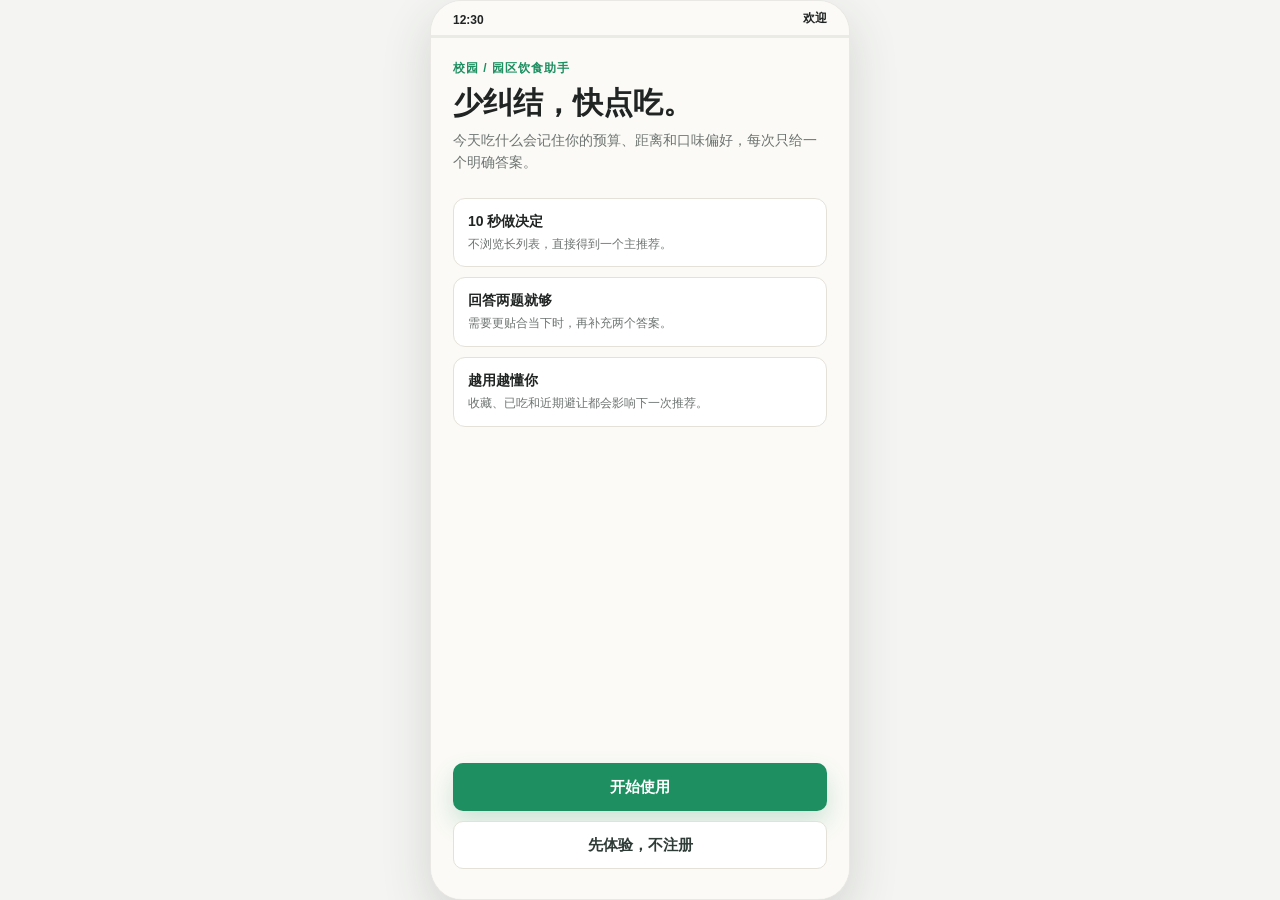
==== 3.0-参赛包/iOS原型/index.html @ 5e158d6b "feat: publish 3.0 prototype alongside 2.0" ====
<!doctype html>
<html lang="zh-CN">
<head>
  <meta charset="utf-8">
  <meta name="viewport" content="width=device-width, initial-scale=1, viewport-fit=cover">
  <title>吃什么 App - 问题翻牌决策流</title>
  <style>
    :root{--bg:#f4f5f2;--phone:#fbfaf6;--ink:#202423;--muted:#6d7471;--line:#e4e2d8;--card:#fff;--green:#1d8f61;--green-soft:#dff4e9;--red:#d64f3a;--red-soft:#ffe3dc;--blue:#286fb7;--blue-soft:#e2eefb;--shadow:0 18px 50px rgba(42,48,45,.16)}*{box-sizing:border-box}body{margin:0;min-height:100vh;display:grid;place-items:center;background:var(--bg);color:var(--ink);font-family:-apple-system,BlinkMacSystemFont,"Segoe UI","PingFang SC","Microsoft YaHei",sans-serif}button{border:0;font:inherit;color:inherit;cursor:pointer}.phone{width:min(420px,100vw);height:min(900px,100vh);min-height:720px;overflow:hidden;position:relative;border:1px solid rgba(32,36,35,.08);border-radius:32px;background:var(--phone);box-shadow:var(--shadow)}.status-bar{height:34px;display:flex;align-items:flex-end;justify-content:space-between;padding:0 22px 8px;font-size:12px;font-weight:700}.app-header{padding:12px 20px 14px;border-bottom:1px solid rgba(228,226,216,.7)}.header-row{display:flex;align-items:center;justify-content:space-between;gap:12px}.title-stack h1{margin:0;font-size:25px;line-height:1.1}.title-stack p{margin:7px 0 0;color:var(--muted);font-size:13px;line-height:1.35}.icon-button{width:40px;height:40px;flex:0 0 40px;display:grid;place-items:center;border-radius:16px;background:#eef3ee;color:var(--green);font-size:19px;font-weight:800}.main-scroll{height:calc(100% - 138px);overflow-y:auto;padding:18px 18px 96px;scroll-behavior:smooth}.main-scroll::-webkit-scrollbar,.sheet-panel::-webkit-scrollbar{width:0;height:0}.tab-page{display:none}.tab-page.active{display:block}.section{margin-bottom:18px}.section-head{display:flex;align-items:flex-start;justify-content:space-between;gap:12px;margin-bottom:10px}.section-head h2{margin:0;font-size:17px;line-height:1.2}.section-head p{margin:5px 0 0;color:var(--muted);font-size:12px;line-height:1.35}.text-button{padding:8px 10px;border-radius:12px;background:#eef3ee;color:var(--green);font-size:12px;font-weight:700;white-space:nowrap}.question-card,.panel,.favorite-item,.profile-item,.result-card{border:1px solid var(--line);border-radius:8px;background:var(--card)}.question-card{padding:15px;margin-bottom:12px}.question-title{display:flex;align-items:center;justify-content:space-between;gap:10px;margin-bottom:10px;font-size:14px;font-weight:800}.question-title small{color:var(--muted);font-size:11px;font-weight:600}.chip-row{display:flex;flex-wrap:wrap;gap:8px}.chip{min-height:34px;padding:8px 11px;border:1px solid #e6e4da;border-radius:999px;background:#faf9f3;color:#47504c;font-size:13px;font-weight:650}.chip.active{border-color:rgba(29,143,97,.45);background:var(--green-soft);color:#116642}.today-summary{padding:10px 12px;border-radius:8px;background:#eff2ec;color:#3e4944;font-size:12px;line-height:1.4}.flip-face.back{display:none}.flip-card.flipped .flip-face.front{display:none}.flip-card.flipped .flip-face.back{display:block;animation:flipIn .26s ease both}@keyframes flipIn{from{opacity:0;transform:rotateY(-18deg) translateY(6px)}to{opacity:1;transform:rotateY(0) translateY(0)}}.flip-front{min-height:282px;display:grid;place-items:center;padding:28px 18px;border:1px solid var(--line);border-radius:8px;background:linear-gradient(180deg,rgba(255,255,255,.86),rgba(255,248,232,.92)),repeating-linear-gradient(45deg,rgba(29,143,97,.07) 0 10px,transparent 10px 22px)}.mark{width:112px;height:112px;display:grid;place-items:center;margin:0 auto 18px;border:2px solid rgba(29,143,97,.28);border-radius:28px;background:#fff;color:var(--green);font-size:64px;font-weight:900;box-shadow:0 14px 26px rgba(29,143,97,.12)}.flip-copy{max-width:260px;margin:0 auto 18px;color:var(--muted);text-align:center;font-size:13px;line-height:1.45}.primary-button{width:100%;min-height:46px;border-radius:8px;background:var(--green);color:#fff;font-size:15px;font-weight:800;box-shadow:0 12px 24px rgba(29,143,97,.22)}.result-card{padding:16px;position:relative}.favorite-button{position:absolute;right:14px;top:14px;width:38px;height:38px;display:grid;place-items:center;border-radius:16px;background:var(--red-soft);color:var(--red);font-size:22px;font-weight:900}.result-title{padding-right:48px;margin-bottom:12px}.result-title h3{margin:0;font-size:24px;line-height:1.2}.result-title p,.result-title small{display:block;margin-top:6px;color:var(--muted);font-size:12px;line-height:1.35}.metric-grid{display:grid;grid-template-columns:repeat(4,minmax(0,1fr));gap:8px;margin:14px 0}.metric{min-height:58px;padding:9px 7px;border-radius:8px;background:#f5f5ef;text-align:center}.metric b{display:block;font-size:14px;line-height:1.2}.metric span{display:block;margin-top:5px;color:var(--muted);font-size:10px;line-height:1.2}.tag-list,.reason-list,.mini-actions,.filters{display:flex;flex-wrap:wrap;gap:8px}.health-tag{padding:7px 9px;border-radius:999px;background:var(--blue-soft);color:var(--blue);font-size:12px;font-weight:700}.reason{width:100%;padding:9px 10px;border-radius:8px;background:#f7f3e6;color:#5f4b15;font-size:12px;line-height:1.35}.notice{display:none;margin:10px 0 0;padding:9px 10px;border-radius:8px;background:var(--red-soft);color:#9d3828;font-size:12px;line-height:1.4}.notice.show{display:block}.subhead{margin:16px 0 8px;color:#39423e;font-size:13px;font-weight:800}.shop{width:100%;display:flex;align-items:center;justify-content:space-between;gap:12px;padding:11px 12px;border-radius:8px;background:#f6f7f1;text-align:left}.shop span:first-child{min-width:0;font-size:13px;font-weight:800}.shop small{display:block;margin-top:4px;color:var(--muted);font-size:11px;line-height:1.25}.shop span:last-child{flex:0 0 auto;color:var(--green);font-size:12px;font-weight:800}.action-row{display:grid;grid-template-columns:repeat(3,minmax(0,1fr));gap:10px;margin-top:14px}.secondary-button{min-height:42px;border-radius:8px;background:#eef3ee;color:#245443;font-size:13px;font-weight:800}.panel{padding:14px}.filters{margin-bottom:12px}.filter{min-height:32px;padding:7px 10px;border-radius:999px;background:#f0f1eb;color:#505955;font-size:12px;font-weight:750}.filter.active{background:var(--blue);color:#fff}.favorites-list,.profile-grid,.history-list{display:grid;gap:10px}.favorite-item{padding:12px}.favorite-main{display:flex;align-items:flex-start;justify-content:space-between;gap:12px}.favorite-main strong{display:block;font-size:15px;line-height:1.25}.favorite-main small{display:block;margin-top:5px;color:var(--muted);font-size:12px;line-height:1.35}.favorite-toggle{width:34px;height:34px;flex:0 0 34px;border-radius:14px;background:var(--red-soft);color:var(--red);font-size:18px;font-weight:900}.mini-actions{margin-top:10px}.mini-action{min-height:30px;padding:6px 10px;border-radius:999px;background:#f1f2ec;color:#3d4743;font-size:12px;font-weight:750}.profile-item{padding:13px;display:flex;align-items:center;justify-content:space-between;gap:12px}.profile-item span{color:var(--muted);font-size:12px}.profile-item b{max-width:170px;text-align:right;font-size:14px;line-height:1.3}.history-item,.empty,.list-item{margin:0;padding:11px 12px;border-radius:8px;background:#f4f5ef;color:#4a5550;font-size:12px;line-height:1.45}.list-item strong,.list-item small{display:block}.list-item strong{margin-bottom:6px;font-size:16px;color:var(--ink)}.list-item small{margin-top:5px;color:var(--muted);font-size:12px;line-height:1.4}.bottom-nav{position:absolute;left:14px;right:14px;bottom:14px;height:64px;display:grid;grid-template-columns:repeat(3,1fr);gap:8px;padding:8px;border:1px solid rgba(228,226,216,.86);border-radius:22px;background:rgba(255,255,252,.94);box-shadow:0 12px 30px rgba(29,33,31,.12);backdrop-filter:blur(18px)}.nav-button{border-radius:16px;background:transparent;color:var(--muted);font-size:12px;font-weight:800}.nav-button span{display:block;margin-bottom:3px;font-size:16px;line-height:1}.nav-button.active{background:var(--green);color:#fff}.sheet{position:absolute;inset:0;display:none;align-items:flex-end;background:rgba(23,28,25,.36);z-index:20}.sheet.show{display:flex}.sheet-panel{width:100%;max-height:82%;overflow-y:auto;padding:18px;border-radius:24px 24px 0 0;background:var(--phone);box-shadow:0 -18px 40px rgba(18,23,20,.18)}.sheet-head{display:flex;align-items:center;justify-content:space-between;gap:12px;margin-bottom:14px}.sheet-head h2{margin:0;font-size:18px}.close{width:36px;height:36px;border-radius:16px;background:#eff0ea;color:#515a56;font-size:22px;line-height:1}.preference-row{margin-bottom:15px}.preference-row label{display:block;margin-bottom:8px;font-size:13px;font-weight:800}.switch-line{display:flex;align-items:center;justify-content:space-between;gap:14px;padding:12px;border-radius:8px;background:#f4f5ef}.switch-line strong{display:block;font-size:14px}.switch-line small{display:block;margin-top:4px;color:var(--muted);font-size:12px;line-height:1.35}.switch{width:52px;height:30px;flex:0 0 52px;padding:3px;border-radius:999px;background:var(--green)}.switch::before{content:"";display:block;width:24px;height:24px;border-radius:999px;background:#fff;transition:transform .18s ease;box-shadow:0 2px 8px rgba(0,0,0,.16)}.switch.off{background:#c7ccc7}.switch.off::before{transform:translateX(22px)}.sheet-actions{display:grid;grid-template-columns:1fr 1fr;gap:10px;margin-top:18px}.toast{position:absolute;left:50%;bottom:92px;z-index:30;max-width:320px;padding:10px 14px;border-radius:999px;background:rgba(31,36,33,.9);color:#fff;font-size:12px;line-height:1.35;opacity:0;transform:translate(-50%,12px);pointer-events:none;transition:opacity .18s ease,transform .18s ease}.toast.show{opacity:1;transform:translate(-50%,0)}@media(max-width:520px){body{place-items:stretch}.phone{width:100vw;height:100vh;min-height:100vh;border:0;border-radius:0}.metric-grid{grid-template-columns:repeat(2,minmax(0,1fr))}}
  </style>
  <style>
    input{font:inherit;color:inherit}.location-button{max-width:260px;padding:0;background:transparent;color:var(--muted);font-size:12px;font-weight:700;overflow:hidden;text-overflow:ellipsis;white-space:nowrap}.mode-toggle{display:grid;grid-template-columns:1fr 1fr;gap:6px;margin-bottom:12px;padding:5px;border-radius:12px;background:#eceee8}.mode-button{min-height:38px;border-radius:9px;background:transparent;color:var(--muted);font-size:13px;font-weight:800}.mode-button.active{background:#fff;color:var(--green);box-shadow:0 3px 10px rgba(42,48,45,.1)}.qa-section{display:none}.qa-section.show{display:block}.decision-context{display:grid;grid-template-columns:repeat(3,minmax(0,1fr));gap:8px;margin:10px 0 0}.context-chip{min-height:62px;padding:9px;border:1px solid rgba(228,226,216,.9);border-radius:8px;background:#fff}.context-chip span{display:block;color:var(--muted);font-size:10px;font-weight:750}.context-chip b{display:block;margin-top:5px;font-size:12px;line-height:1.25}.action-row-four{grid-template-columns:repeat(2,minmax(0,1fr))}.text-link{width:100%;margin-top:12px;padding:8px;background:transparent;color:var(--green);font-size:12px;font-weight:800}.result-feedback{margin:10px 0 0;padding:10px 11px;border:1px solid rgba(40,111,183,.16);border-radius:8px;background:#eef5fb;color:#2a5b87;font-size:12px;line-height:1.45}.result-feedback strong{display:block;margin-bottom:3px;color:#1f4d78;font-size:12px}.profile-button{width:100%;text-align:left}.feedback-summary{display:grid;grid-template-columns:repeat(3,minmax(0,1fr));gap:8px;margin-top:12px}.feedback-summary div{padding:10px;border:1px solid var(--line);border-radius:8px;background:#fff;text-align:center}.feedback-summary b{display:block;font-size:17px}.feedback-summary span{display:block;margin-top:4px;color:var(--muted);font-size:10px}.sheet-copy{margin:-4px 0 14px;color:var(--muted);font-size:12px;line-height:1.45}.location-options,.admin-list{display:grid;gap:10px;margin-top:14px}.location-option,.admin-item{width:100%;padding:12px;border:1px solid var(--line);border-radius:8px;background:#fff;text-align:left;font-size:14px;font-weight:800}.location-option small,.admin-item small{display:block;margin-top:4px;color:var(--muted);font-size:11px;font-weight:500}.data-form{display:grid;gap:9px;padding:12px;border-radius:8px;background:#f1f3ed}.data-form input{width:100%;min-height:40px;padding:9px 11px;border:1px solid var(--line);border-radius:8px;background:#fff}.input-row{display:grid;grid-template-columns:1fr 1fr;gap:9px}.admin-item{display:flex;align-items:center;justify-content:space-between;gap:12px}.admin-item.off{opacity:.55}.admin-toggle{flex:0 0 auto;min-height:32px;padding:7px 10px;border-radius:999px;background:var(--green-soft);color:var(--green);font-size:12px;font-weight:800}.admin-item.off .admin-toggle{background:#eceee9;color:var(--muted)}.history-card{display:flex;align-items:center;justify-content:space-between;gap:10px}.history-card button{flex:0 0 auto;padding:7px 9px;border-radius:999px;background:#fff;color:var(--green);font-size:11px;font-weight:800}@media(max-width:360px){.decision-context,.feedback-summary{grid-template-columns:1fr}}
  </style>
  <style>
    .flip-card{height:282px;perspective:1000px;-webkit-perspective:1000px;transition:height .42s ease}
    .flip-inner{position:relative;width:100%;height:100%;transform-style:preserve-3d;-webkit-transform-style:preserve-3d;transform:rotateY(0deg);-webkit-transform:rotateY(0deg);transform-origin:center center;transition:transform .6s ease;-webkit-transition:-webkit-transform .6s ease;will-change:transform}
    .flip-face,.flip-card.flipped .flip-face.front,.flip-card.flipped .flip-face.back{position:absolute;inset:0;display:block;backface-visibility:hidden;-webkit-backface-visibility:hidden;-webkit-font-smoothing:antialiased}
    .flip-face.front{z-index:2;transform:rotateY(0deg);-webkit-transform:rotateY(0deg)}
    .flip-face.back{z-index:1;animation:none;transform:rotateY(180deg);-webkit-transform:rotateY(180deg)}
    .flip-card.flipped .flip-inner{transform:rotateY(180deg);-webkit-transform:rotateY(180deg)}
    .flip-card.flipped .flip-face.back{animation:none}
    .flip-front{height:100%}
    .flip-face.back .result-card{min-height:100%}
    .flip-card.is-flipping{pointer-events:none}
    .flip-card.is-flipping .flip-inner{filter:drop-shadow(0 18px 24px rgba(29,143,97,.14))}
    .flip-card.is-flipping .mark{transform:scale(.96);transition:transform .3s ease}
    button:disabled{cursor:wait;opacity:.68}
    @media(prefers-reduced-motion:reduce){.flip-card{transition:none}.flip-inner{transition-duration:.01ms}.flip-card.is-flipping .mark{transition:none}}
  </style>
  <style>
    .auth-flow{position:absolute;inset:0;z-index:50;display:none;flex-direction:column;background:var(--phone);color:var(--ink)}
    .auth-flow.show{display:flex}.auth-status{height:34px;display:flex;align-items:flex-end;justify-content:space-between;padding:0 22px 8px;font-size:12px;font-weight:700}.auth-progress-wrap{height:3px;background:#e9ebe5}.auth-progress{height:100%;width:0;background:var(--green);transition:width .28s ease}.auth-scroll{flex:1;overflow-y:auto;padding:22px 22px 30px}.auth-screen{display:none;min-height:100%;flex-direction:column}.auth-screen.active{display:flex;animation:authIn .24s ease both}@keyframes authIn{from{opacity:0;transform:translateX(10px)}to{opacity:1;transform:translateX(0)}}
    .auth-back{align-self:flex-start;margin:-4px 0 18px;padding:7px 0;background:transparent;color:var(--green);font-size:13px;font-weight:800}.auth-kicker{margin:0 0 9px;color:var(--green);font-size:12px;font-weight:850;letter-spacing:.08em}.auth-title{margin:0;font-size:30px;line-height:1.14}.auth-copy{margin:10px 0 0;color:var(--muted);font-size:14px;line-height:1.55}.auth-spacer{flex:1;min-height:28px}.auth-feature-list,.auth-option-list,.guide-list{display:grid;gap:10px;margin:24px 0}.auth-feature,.guide-item{padding:14px;border:1px solid var(--line);border-radius:12px;background:#fff}.auth-feature strong,.guide-item strong{display:block;font-size:14px}.auth-feature small,.guide-item small{display:block;margin-top:5px;color:var(--muted);font-size:12px;line-height:1.4}.auth-actions{display:grid;gap:10px;margin-top:22px}.auth-primary,.auth-secondary{width:100%;min-height:48px;border-radius:10px;font-size:15px;font-weight:850}.auth-primary{background:var(--green);color:#fff;box-shadow:0 12px 24px rgba(29,143,97,.2)}.auth-secondary{border:1px solid var(--line);background:#fff;color:#2f3b36}.auth-text-button{padding:8px;background:transparent;color:var(--green);font-size:13px;font-weight:750}.auth-option{width:100%;padding:16px;border:1px solid var(--line);border-radius:12px;background:#fff;text-align:left}.auth-option strong{display:block;font-size:15px}.auth-option small{display:block;margin-top:5px;color:var(--muted);font-size:12px;line-height:1.4}.auth-option:focus-visible,.auth-option:hover{border-color:rgba(29,143,97,.55);box-shadow:0 0 0 3px rgba(29,143,97,.08)}
    .auth-form{display:grid;gap:16px;margin-top:26px}.auth-field label{display:block;margin-bottom:7px;font-size:13px;font-weight:800}.auth-field input,.auth-field select{width:100%;min-height:46px;padding:11px 12px;border:1px solid var(--line);border-radius:10px;background:#fff;font:inherit;outline:none}.auth-field input:focus,.auth-field select:focus{border-color:var(--green);box-shadow:0 0 0 3px rgba(29,143,97,.09)}.phone-field{display:grid;grid-template-columns:70px 1fr}.phone-prefix{display:grid;place-items:center;border:1px solid var(--line);border-right:0;border-radius:10px 0 0 10px;background:#f3f4ef;color:#505955;font-size:14px;font-weight:750}.phone-field input{border-radius:0 10px 10px 0}.agreement-line{display:flex;align-items:flex-start;gap:9px;color:#535c58;font-size:12px;line-height:1.45}.agreement-line input{width:18px;height:18px;flex:0 0 18px;margin-top:1px;accent-color:var(--green)}.legal-link{display:inline;padding:0;background:transparent;color:var(--green);font:inherit;font-weight:850;vertical-align:baseline}.field-error{min-height:18px;margin:6px 0 0;color:var(--red);font-size:12px;line-height:1.4}.code-input{text-align:center;font-size:26px!important;font-weight:850;letter-spacing:.34em;font-variant-numeric:tabular-nums}.code-hint{padding:11px 12px;border-radius:10px;background:var(--green-soft);color:#1b694a;font-size:12px;line-height:1.45}.success-panel{margin-top:28px;padding:22px;border:1px solid rgba(29,143,97,.22);border-radius:16px;background:linear-gradient(160deg,#fff,#eaf7f0);text-align:center}.success-panel strong{display:block;font-size:22px}.success-panel p{margin:8px 0 0;color:var(--muted);font-size:13px;line-height:1.5}
    .avatar-field{display:flex;align-items:center;gap:12px}.avatar-preview{display:none;width:64px;height:64px;flex:0 0 64px;border-radius:50%;object-fit:cover;border:2px solid var(--green-soft)}.avatar-preview.show{display:block}.avatar-upload{display:inline-flex;align-items:center;justify-content:center;min-height:40px;padding:9px 12px;border:1px solid var(--line);border-radius:10px;background:#fff;color:var(--green);font-size:13px;font-weight:800;cursor:pointer}.avatar-upload input{position:absolute;width:1px;height:1px;opacity:0}.auth-segments,.interest-grid{display:flex;flex-wrap:wrap;gap:8px}.auth-segment,.interest-chip{min-height:36px;padding:8px 12px;border:1px solid var(--line);border-radius:999px;background:#fff;color:#4b5651;font-size:13px;font-weight:750}.auth-segment.active,.interest-chip.active{border-color:rgba(29,143,97,.4);background:var(--green-soft);color:#116642}.interest-summary{margin-top:16px;padding:14px;border-radius:12px;background:#f1f3ed;color:#4b5651}.interest-summary strong{display:block;font-size:13px}.interest-summary small{display:block;margin-top:4px;color:var(--muted);font-size:12px;line-height:1.45}.interest-summary ul{margin:10px 0 0;padding-left:18px;font-size:12px;line-height:1.55}.interest-summary li+li{margin-top:4px}.profile-summary{margin-top:16px;padding:12px;border-radius:10px;background:#f1f3ed;color:#4b5651;font-size:12px;line-height:1.5}.auth-toast{position:absolute;left:50%;bottom:24px;z-index:60;max-width:320px;padding:10px 14px;border-radius:999px;background:rgba(31,36,33,.92);color:#fff;font-size:12px;opacity:0;transform:translate(-50%,10px);pointer-events:none;transition:opacity .18s ease,transform .18s ease}.auth-toast.show{opacity:1;transform:translate(-50%,0)}
    @media(prefers-reduced-motion:reduce){.auth-screen.active{animation:none}.auth-progress,.auth-toast{transition:none}}
  </style>
</head>
<body>
  <main class="phone" aria-label="吃什么 App 原型">
    <section class="auth-flow" id="authFlow" aria-label="注册与新手引导">
      <div class="auth-status"><span>12:30</span><span id="authStepLabel">欢迎</span></div><div class="auth-progress-wrap"><div class="auth-progress" id="authProgress"></div></div>
      <div class="auth-scroll">
        <section class="auth-screen active" data-auth-step="welcome"><p class="auth-kicker">校园 / 园区饮食助手</p><h1 class="auth-title">少纠结，快点吃。</h1><p class="auth-copy">今天吃什么会记住你的预算、距离和口味偏好，每次只给一个明确答案。</p><div class="auth-feature-list"><div class="auth-feature"><strong>10 秒做决定</strong><small>不浏览长列表，直接得到一个主推荐。</small></div><div class="auth-feature"><strong>回答两题就够</strong><small>需要更贴合当下时，再补充两个答案。</small></div><div class="auth-feature"><strong>越用越懂你</strong><small>收藏、已吃和近期避让都会影响下一次推荐。</small></div></div><div class="auth-spacer"></div><div class="auth-actions"><button class="auth-primary" id="authStartButton">开始使用</button><button class="auth-secondary" id="authGuestButton">先体验，不注册</button></div></section>
        <section class="auth-screen" data-auth-step="method"><button class="auth-back" data-auth-back="welcome">返回</button><p class="auth-kicker">创建账号</p><h2 class="auth-title">选择注册方式</h2><p class="auth-copy">手机号流程会完整演示协议、验证码和资料设置；也可以先体验推荐，再补账号。</p><div class="auth-option-list"><button class="auth-option" data-auth-method="phone"><strong>手机号注册</strong><small>短信验证码验证，适合完整参赛演示。</small></button><button class="auth-option" data-auth-method="apple"><strong>使用 Apple ID 注册</strong><small>原型快捷分支，不调用真实 Apple 服务。</small></button><button class="auth-option" data-auth-method="guest"><strong>游客先体验</strong><small>先设置兴趣偏好并进入首页，账号资料可以稍后补齐。</small></button></div></section>
        <section class="auth-screen" data-auth-step="phone"><button class="auth-back" data-auth-back="method">返回</button><p class="auth-kicker">手机号注册</p><h2 class="auth-title">输入手机号</h2><p class="auth-copy">验证码仅用于本地原型演示，不会发送真实短信。</p><div class="auth-form"><div class="auth-field"><label for="authPhone">手机号</label><div class="phone-field"><span class="phone-prefix">+86</span><input id="authPhone" type="tel" inputmode="numeric" autocomplete="tel" maxlength="11" placeholder="请输入 11 位手机号"></div><p class="field-error" id="authPhoneError"></p></div><label class="agreement-line"><input id="authAgreement" type="checkbox"><span>我已阅读并同意<button class="legal-link" type="button" data-auth-legal="用户协议">《用户协议》</button>和<button class="legal-link" type="button" data-auth-legal="隐私政策">《隐私政策》</button></span></label><button class="auth-primary" id="authGetCodeButton" disabled>获取验证码</button></div></section>
        <section class="auth-screen" data-auth-step="code"><button class="auth-back" data-auth-back="phone">返回</button><p class="auth-kicker">安全验证</p><h2 class="auth-title">输入验证码</h2><p class="auth-copy" id="authCodePhone">验证码已发送。</p><div class="auth-form"><div class="auth-field"><label for="authCode">6 位验证码</label><input class="code-input" id="authCode" inputmode="numeric" autocomplete="one-time-code" maxlength="6" placeholder="000000"><p class="field-error" id="authCodeError"></p></div><div class="code-hint">演示验证码：<strong>246810</strong></div><button class="auth-primary" id="authVerifyButton">验证并注册</button><button class="auth-text-button" id="authResendButton" disabled>30 秒后可重新获取</button></div></section>
        <section class="auth-screen" data-auth-step="success"><p class="auth-kicker">账号已创建</p><div class="success-panel"><strong>注册成功</strong><p id="authSuccessCopy">现在完善资料，推荐会更贴合你的日常习惯。</p></div><div class="auth-spacer"></div><div class="auth-actions"><button class="auth-primary" id="authProfileButton">完善个人资料</button><button class="auth-secondary" id="authSkipProfileFromSuccessButton">稍后完善，先设置偏好</button></div></section>
        <section class="auth-screen" data-auth-step="profile"><button class="auth-back" data-auth-back="success">返回</button><p class="auth-kicker">完善资料</p><h2 class="auth-title">让推荐更像你</h2><p class="auth-copy">除昵称外均可稍后设置；密码只做长度校验，原型不会保存明文。</p><div class="auth-form"><div class="auth-field"><label>头像</label><div class="avatar-field"><img class="avatar-preview" id="authAvatarPreview" alt="头像预览"><label class="avatar-upload">选择头像<input id="authAvatar" type="file" accept="image/png,image/jpeg,image/webp"></label></div></div><div class="auth-field"><label for="authNickname">昵称</label><input id="authNickname" maxlength="16" placeholder="例如：小吃探索员"></div><div class="auth-field"><label for="authPassword">密码</label><input id="authPassword" type="password" autocomplete="new-password" maxlength="24" placeholder="至少 6 位，可稍后设置"></div><div class="auth-field"><label>性别</label><div class="auth-segments"><button class="auth-segment active" data-auth-gender="保密">保密</button><button class="auth-segment" data-auth-gender="女">女</button><button class="auth-segment" data-auth-gender="男">男</button><button class="auth-segment" data-auth-gender="其他">其他</button></div></div><div class="auth-field"><label for="authBirthday">生日</label><input id="authBirthday" type="date"></div><p class="field-error" id="authProfileError"></p><button class="auth-primary" id="authSaveProfileButton">保存并继续</button><button class="auth-text-button" id="authSkipProfileButton">稍后完善</button></div></section>
        <section class="auth-screen" data-auth-step="interests"><button class="auth-back" data-auth-back="profile">返回</button><p class="auth-kicker">兴趣偏好</p><h2 class="auth-title">平时更在意什么？</h2><p class="auth-copy">可多选，系统会把这些偏好转成默认推荐条件。以后仍可在“我的”里继续修改。</p><div class="interest-grid" id="authInterestGrid"><button class="interest-chip" data-interest="fast">出餐快</button><button class="interest-chip" data-interest="near">少走路</button><button class="interest-chip" data-interest="budget">20 元内</button><button class="interest-chip" data-interest="light">少油轻食</button><button class="interest-chip" data-interest="spicy">喜欢吃辣</button><button class="interest-chip" data-interest="noodles">粉面爱好者</button></div><div class="interest-summary" id="authInterestSummary"><strong>还没选兴趣</strong><small>如果先跳过，系统会使用通用默认条件。</small><ul id="authInterestPreview"><li>默认推荐会按预算、距离和营业状态给出结果。</li></ul></div><div class="auth-spacer"></div><div class="auth-actions"><button class="auth-primary" id="authSaveInterestsButton">保存偏好</button><button class="auth-text-button" id="authSkipInterestsButton">暂不设置</button></div></section>
        <section class="auth-screen" data-auth-step="guide"><p class="auth-kicker">新手引导</p><h2 class="auth-title" id="authGuideTitle">准备好了</h2><p class="auth-copy">进入首页后，默认使用一键推荐；需要更准确时再切换到“两题模式”。</p><div class="guide-list"><div class="guide-item"><strong>第一步：确认长期偏好</strong><small>预算、距离、辣度和出餐速度都可以随时修改。</small></div><div class="guide-item"><strong>第二步：点击“帮我决定”</strong><small>翻牌后得到一个主推荐和两个备选。</small></div><div class="guide-item"><strong>第三步：留下反馈</strong><small>收藏、已吃或近期不推荐，都会帮助下一次判断。</small></div></div><div class="auth-spacer"></div><div class="auth-actions"><button class="auth-primary" id="authEnterHomeButton">进入首页</button></div></section>
      </div><div class="auth-toast" id="authToast"></div>
    </section>
    <div class="status-bar"><span>12:30</span><button class="location-button" id="locationButton">长沙师范学院安沙校区</button></div>
    <header class="app-header"><div class="header-row"><div class="title-stack"><h1>今天吃什么</h1><p>少看、快选，10 秒得到一个有理由的选择。</p></div><button class="text-button" id="openPrefsButton">偏好</button></div></header>
    <div class="main-scroll" id="mainScroll">
      <section class="tab-page active" data-page="eat">
        <section class="section" aria-label="推荐方式">
          <div class="section-head"><div><h2>现在就决定</h2><p>一键模式使用时间、位置和长期偏好；两题模式再结合当下需求。</p></div><button class="text-button" id="resetButton">重置</button></div>
          <div class="mode-toggle" role="group" aria-label="推荐方式"><button class="mode-button active" data-mode="quick">一键推荐</button><button class="mode-button" data-mode="questions">回答两题</button></div>
          <div class="qa-section" id="questionModePanel">
            <article class="question-card"><div class="question-title">这顿更看重什么 <small>问题 1/2</small></div><div class="chip-row" data-group="need"><button class="chip" data-value="fast">赶时间</button><button class="chip" data-value="filling">想吃饱</button><button class="chip" data-value="nearby">不想走远</button><button class="chip" data-value="treat">奖励自己</button></div></article>
            <article class="question-card"><div class="question-title">想吃什么方向 <small>问题 2/2</small></div><div class="chip-row" data-group="type"><button class="chip" data-value="random">随便</button><button class="chip" data-value="noodles">粉面</button><button class="chip" data-value="rice">米饭</button><button class="chip" data-value="snack">小吃</button><button class="chip" data-value="light">轻食</button><button class="chip" data-value="midnight">夜宵</button></div></article>
          </div>
          <div class="today-summary" id="todaySummary"></div><div class="decision-context" id="decisionContext"></div>
        </section>
        <section class="section" aria-label="翻牌推荐"><div class="section-head"><div><h2>给我一个答案</h2><p>系统会给出一个主推荐、两个备选和清晰的推荐理由。</p></div></div><div class="flip-card" id="flipCard"><div class="flip-inner"><div class="flip-face front"><div class="flip-front"><div><div class="mark">?</div><p class="flip-copy" id="flipCopy">按当前位置、用餐时间和长期偏好，直接给出一个附近可去的选择。</p><button class="primary-button" id="startFlipButton">帮我决定</button></div></div></div><div class="flip-face back"><article class="result-card" id="resultCard"><button class="favorite-button" id="favoriteButton" aria-label="收藏推荐">♡</button><div class="result-title"><h3 id="resultName">等待推荐</h3><p id="resultSummary"></p><small id="resultHours"></small></div><div class="metric-grid"><div class="metric"><b id="price">--</b><span>人均</span></div><div class="metric"><b id="distance">--</b><span>距离</span></div><div class="metric"><b id="spiceValue">--</b><span>辣度</span></div><div class="metric"><b id="speed">--</b><span>出餐</span></div></div><div class="subhead">为什么推荐</div><div class="reason-list" id="reasons"></div><p class="notice" id="notice"></p><div class="result-feedback" id="resultFeedback"><strong>本次反馈</strong><span>还没有记录反馈。</span></div><div class="action-row action-row-four"><button class="secondary-button" id="againButton">换一个</button><button class="secondary-button" id="skipButton">近期不推荐</button><button class="secondary-button" id="ateButton">已吃</button><button class="primary-button" id="goButton">去这里</button></div><div class="subhead">健康标签</div><div class="tag-list" id="healthTags"></div><div class="subhead">两个备选</div><div id="alternatives"></div><button class="text-link" id="detailButton">查看餐厅详情</button></article></div></div></div></section>
      </section>
      <section class="tab-page" data-page="favorites"><section class="section"><div class="section-head"><div><h2>收藏</h2><p>收藏的餐厅和菜品可筛选、取消、查看详情，也能找相似推荐。</p></div></div><div class="panel"><div class="filters" aria-label="收藏筛选"><button class="filter active" data-favorite-filter="all">全部</button><button class="filter" data-favorite-filter="near">1km 内</button><button class="filter" data-favorite-filter="under20">20 元内</button><button class="filter" data-favorite-filter="noodles">粉面</button><button class="filter" data-favorite-filter="light">轻食</button></div><div class="favorites-list" id="favoritesList"></div></div></section></section>
      <section class="tab-page" data-page="mine">
        <section class="section"><div class="section-head"><div><h2>我的</h2><p>管理账号、位置和长期偏好，让推荐越用越顺手。</p></div><button class="text-button" id="minePrefsButton">编辑偏好</button></div><div class="profile-grid"><div class="profile-item"><span>账号</span><b id="mineAccount">游客</b></div><button class="profile-item profile-button" id="editInterestsButton"><span>兴趣</span><b id="mineInterests">暂未设置</b></button><button class="profile-item profile-button" id="mineLocationButton"><span>当前区域</span><b id="mineLocation"></b></button><div class="profile-item"><span>默认预算</span><b id="mineBudget"></b></div><div class="profile-item"><span>默认距离</span><b id="mineDistance"></b></div><div class="profile-item"><span>饮食偏好</span><b id="mineTaste"></b></div><button class="profile-item profile-button" id="manageDataButton"><span>餐饮数据</span><b id="mineDataCount"></b></button></div><div class="feedback-summary" id="feedbackSummary"></div><button class="secondary-button" id="restartOnboardingButton" style="width:100%;margin-top:12px">重新体验注册与引导</button></section>
        <section class="section"><div class="section-head"><div><h2>历史记录</h2><p>保留最近推荐和实际选择，可以直接再次推荐。</p></div></div><div class="panel"><div class="history-list" id="historyList"></div><button class="secondary-button" id="jumpFavoritesButton" style="width:100%;margin-top:12px">查看收藏</button></div></section>
      </section>
    </div>
    <nav class="bottom-nav" aria-label="底部导航"><button class="nav-button active" data-tab="eat"><span>?</span>吃饭</button><button class="nav-button" data-tab="favorites"><span>♥</span>收藏</button><button class="nav-button" data-tab="mine"><span>◎</span>我的</button></nav>
    <section class="sheet" id="prefsSheet" aria-label="长期偏好"><div class="sheet-panel"><div class="sheet-head"><h2>长期偏好</h2><button class="close" data-close="prefsSheet" aria-label="关闭">×</button></div><div class="preference-row"><label>默认预算</label><div class="chip-row" data-group="budget"><button class="chip" data-value="all">不限预算</button><button class="chip" data-value="under10">10 元内</button><button class="chip" data-value="under20">20 元内</button><button class="chip" data-value="under30">30 元内</button><button class="chip" data-value="over30">30 元以上</button></div></div><div class="preference-row"><label>默认距离</label><div class="chip-row" data-group="distance"><button class="chip" data-value="all">不限距离</button><button class="chip" data-value="near">0.5km 内</button><button class="chip" data-value="walkable">1km 内</button><button class="chip" data-value="town">2km 内</button></div></div><div class="preference-row"><label>饮食方向</label><div class="chip-row" data-group="diet"><button class="chip" data-value="all">不限</button><button class="chip" data-value="light">少油轻食</button><button class="chip" data-value="vegetarian">素食友好</button></div></div><div class="preference-row"><label>用餐方式</label><div class="chip-row" data-group="mealMode"><button class="chip" data-value="dinein">堂食</button><button class="chip" data-value="takeout">打包</button><button class="chip" data-value="any">都可以</button></div></div><div class="preference-row"><label>出餐速度</label><div class="chip-row" data-group="speedPreference"><button class="chip" data-value="all">不限</button><button class="chip" data-value="fast">优先快出餐</button></div></div><div class="switch-line"><div><strong>避开重辣</strong><small>默认过滤偏辣餐厅，减少不符合忌口的结果。</small></div><button class="switch" id="spiceSwitch" aria-label="切换避开重辣"></button></div><div class="sheet-actions"><button class="secondary-button" id="prefsCancelButton">取消</button><button class="primary-button" id="prefsSaveButton">保存偏好</button></div></div></section>
    <section class="sheet" id="detailSheet" aria-label="推荐详情"><div class="sheet-panel"><div class="sheet-head"><h2>餐厅详情</h2><button class="close" data-close="detailSheet" aria-label="关闭">×</button></div><div id="detailContent"></div></div></section><section class="sheet" id="routeSheet" aria-label="步行路线"><div class="sheet-panel"><div class="sheet-head"><h2>步行路线</h2><button class="close" data-close="routeSheet" aria-label="关闭">×</button></div><div id="routeContent"></div></div></section>
    <section class="sheet" id="locationSheet" aria-label="选择位置"><div class="sheet-panel"><div class="sheet-head"><h2>选择校园位置</h2><button class="close" data-close="locationSheet" aria-label="关闭">×</button></div><p class="sheet-copy">定位不可用时仍可手动选择区域，不会阻断推荐。</p><button class="primary-button" id="systemLocationButton">使用系统定位</button><div class="location-options"><button class="location-option" data-location="campus">安沙校区中心<small>默认样本位置</small></button><button class="location-option" data-location="canteen">北校区食堂<small>适合校内就餐</small></button><button class="location-option" data-location="dorm">学生宿舍区<small>适合夜间与外带</small></button></div></div></section>
    <section class="sheet" id="dataSheet" aria-label="餐饮数据管理"><div class="sheet-panel"><div class="sheet-head"><h2>餐饮数据管理</h2><button class="close" data-close="dataSheet" aria-label="关闭">×</button></div><p class="sheet-copy">管理员可停用过期数据，也可补充校园周边的新餐饮点。</p><div class="data-form"><input id="newShopName" placeholder="餐饮点名称"><input id="newShopCategory" placeholder="品类，如：米饭/快餐"><div class="input-row"><input id="newShopPrice" type="number" min="1" placeholder="人均"><input id="newShopDistance" type="number" min="0.1" step="0.1" placeholder="距离 km"></div><button class="primary-button" id="addShopButton">添加餐饮点</button></div><div class="admin-list" id="adminList"></div></div></section><div class="toast" id="toast"></div>
  </main>
  <script src="./onboarding-v2.js"></script>
  <script src="./app-v2.js"></script>
</body>
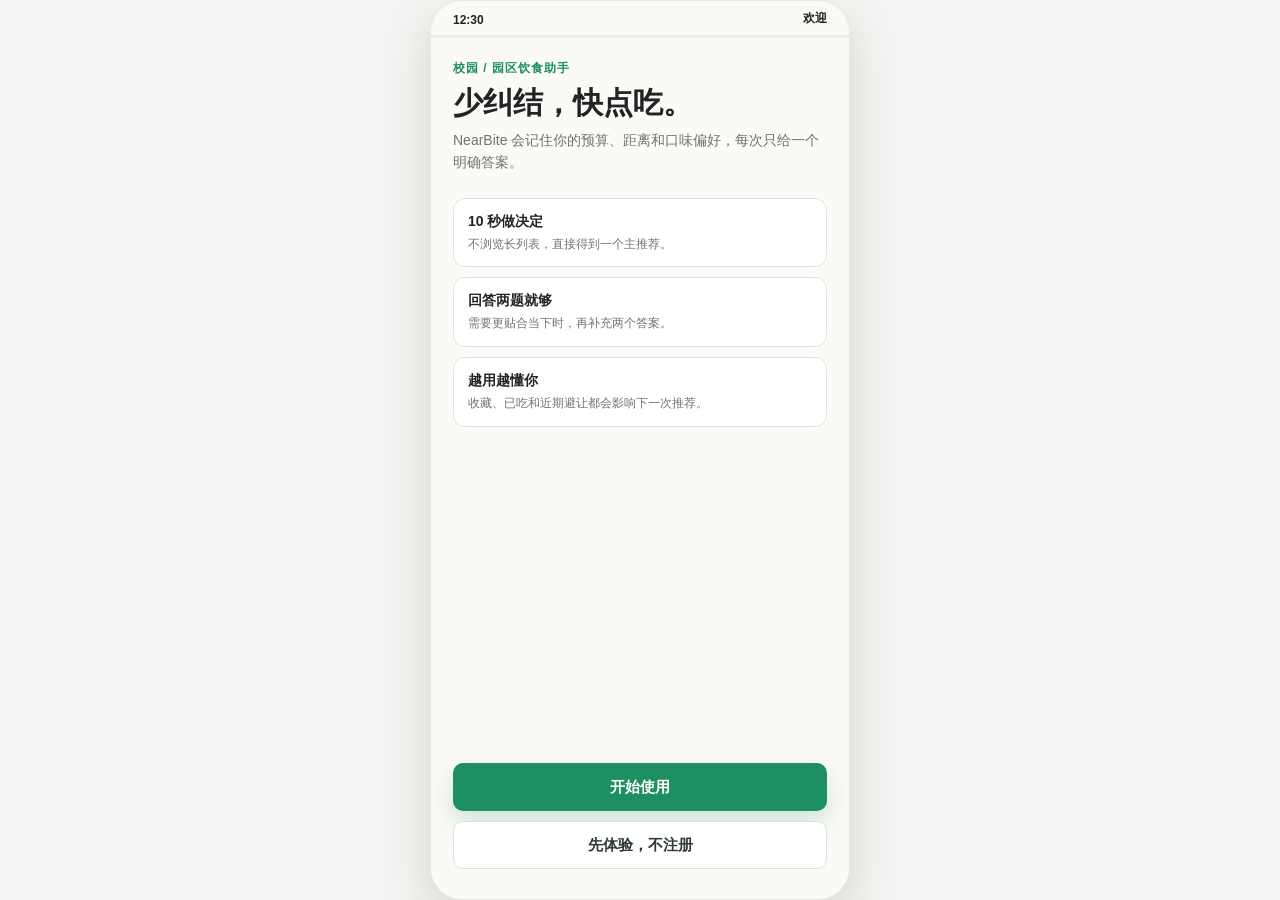
==== commit 90bfe2c8: "chore: rename 3.0 brand to NearBite" ====
--- a/3.0-参赛包/iOS原型/index.html
+++ b/3.0-参赛包/iOS原型/index.html
@@ -3,7 +3,7 @@
 <head>
   <meta charset="utf-8">
   <meta name="viewport" content="width=device-width, initial-scale=1, viewport-fit=cover">
-  <title>吃什么 App - 问题翻牌决策流</title>
+  <title>NearBite - 问题翻牌决策流</title>
   <style>
     :root{--bg:#f4f5f2;--phone:#fbfaf6;--ink:#202423;--muted:#6d7471;--line:#e4e2d8;--card:#fff;--green:#1d8f61;--green-soft:#dff4e9;--red:#d64f3a;--red-soft:#ffe3dc;--blue:#286fb7;--blue-soft:#e2eefb;--shadow:0 18px 50px rgba(42,48,45,.16)}*{box-sizing:border-box}body{margin:0;min-height:100vh;display:grid;place-items:center;background:var(--bg);color:var(--ink);font-family:-apple-system,BlinkMacSystemFont,"Segoe UI","PingFang SC","Microsoft YaHei",sans-serif}button{border:0;font:inherit;color:inherit;cursor:pointer}.phone{width:min(420px,100vw);height:min(900px,100vh);min-height:720px;overflow:hidden;position:relative;border:1px solid rgba(32,36,35,.08);border-radius:32px;background:var(--phone);box-shadow:var(--shadow)}.status-bar{height:34px;display:flex;align-items:flex-end;justify-content:space-between;padding:0 22px 8px;font-size:12px;font-weight:700}.app-header{padding:12px 20px 14px;border-bottom:1px solid rgba(228,226,216,.7)}.header-row{display:flex;align-items:center;justify-content:space-between;gap:12px}.title-stack h1{margin:0;font-size:25px;line-height:1.1}.title-stack p{margin:7px 0 0;color:var(--muted);font-size:13px;line-height:1.35}.icon-button{width:40px;height:40px;flex:0 0 40px;display:grid;place-items:center;border-radius:16px;background:#eef3ee;color:var(--green);font-size:19px;font-weight:800}.main-scroll{height:calc(100% - 138px);overflow-y:auto;padding:18px 18px 96px;scroll-behavior:smooth}.main-scroll::-webkit-scrollbar,.sheet-panel::-webkit-scrollbar{width:0;height:0}.tab-page{display:none}.tab-page.active{display:block}.section{margin-bottom:18px}.section-head{display:flex;align-items:flex-start;justify-content:space-between;gap:12px;margin-bottom:10px}.section-head h2{margin:0;font-size:17px;line-height:1.2}.section-head p{margin:5px 0 0;color:var(--muted);font-size:12px;line-height:1.35}.text-button{padding:8px 10px;border-radius:12px;background:#eef3ee;color:var(--green);font-size:12px;font-weight:700;white-space:nowrap}.question-card,.panel,.favorite-item,.profile-item,.result-card{border:1px solid var(--line);border-radius:8px;background:var(--card)}.question-card{padding:15px;margin-bottom:12px}.question-title{display:flex;align-items:center;justify-content:space-between;gap:10px;margin-bottom:10px;font-size:14px;font-weight:800}.question-title small{color:var(--muted);font-size:11px;font-weight:600}.chip-row{display:flex;flex-wrap:wrap;gap:8px}.chip{min-height:34px;padding:8px 11px;border:1px solid #e6e4da;border-radius:999px;background:#faf9f3;color:#47504c;font-size:13px;font-weight:650}.chip.active{border-color:rgba(29,143,97,.45);background:var(--green-soft);color:#116642}.today-summary{padding:10px 12px;border-radius:8px;background:#eff2ec;color:#3e4944;font-size:12px;line-height:1.4}.flip-face.back{display:none}.flip-card.flipped .flip-face.front{display:none}.flip-card.flipped .flip-face.back{display:block;animation:flipIn .26s ease both}@keyframes flipIn{from{opacity:0;transform:rotateY(-18deg) translateY(6px)}to{opacity:1;transform:rotateY(0) translateY(0)}}.flip-front{min-height:282px;display:grid;place-items:center;padding:28px 18px;border:1px solid var(--line);border-radius:8px;background:linear-gradient(180deg,rgba(255,255,255,.86),rgba(255,248,232,.92)),repeating-linear-gradient(45deg,rgba(29,143,97,.07) 0 10px,transparent 10px 22px)}.mark{width:112px;height:112px;display:grid;place-items:center;margin:0 auto 18px;border:2px solid rgba(29,143,97,.28);border-radius:28px;background:#fff;color:var(--green);font-size:64px;font-weight:900;box-shadow:0 14px 26px rgba(29,143,97,.12)}.flip-copy{max-width:260px;margin:0 auto 18px;color:var(--muted);text-align:center;font-size:13px;line-height:1.45}.primary-button{width:100%;min-height:46px;border-radius:8px;background:var(--green);color:#fff;font-size:15px;font-weight:800;box-shadow:0 12px 24px rgba(29,143,97,.22)}.result-card{padding:16px;position:relative}.favorite-button{position:absolute;right:14px;top:14px;width:38px;height:38px;display:grid;place-items:center;border-radius:16px;background:var(--red-soft);color:var(--red);font-size:22px;font-weight:900}.result-title{padding-right:48px;margin-bottom:12px}.result-title h3{margin:0;font-size:24px;line-height:1.2}.result-title p,.result-title small{display:block;margin-top:6px;color:var(--muted);font-size:12px;line-height:1.35}.metric-grid{display:grid;grid-template-columns:repeat(4,minmax(0,1fr));gap:8px;margin:14px 0}.metric{min-height:58px;padding:9px 7px;border-radius:8px;background:#f5f5ef;text-align:center}.metric b{display:block;font-size:14px;line-height:1.2}.metric span{display:block;margin-top:5px;color:var(--muted);font-size:10px;line-height:1.2}.tag-list,.reason-list,.mini-actions,.filters{display:flex;flex-wrap:wrap;gap:8px}.health-tag{padding:7px 9px;border-radius:999px;background:var(--blue-soft);color:var(--blue);font-size:12px;font-weight:700}.reason{width:100%;padding:9px 10px;border-radius:8px;background:#f7f3e6;color:#5f4b15;font-size:12px;line-height:1.35}.notice{display:none;margin:10px 0 0;padding:9px 10px;border-radius:8px;background:var(--red-soft);color:#9d3828;font-size:12px;line-height:1.4}.notice.show{display:block}.subhead{margin:16px 0 8px;color:#39423e;font-size:13px;font-weight:800}.shop{width:100%;display:flex;align-items:center;justify-content:space-between;gap:12px;padding:11px 12px;border-radius:8px;background:#f6f7f1;text-align:left}.shop span:first-child{min-width:0;font-size:13px;font-weight:800}.shop small{display:block;margin-top:4px;color:var(--muted);font-size:11px;line-height:1.25}.shop span:last-child{flex:0 0 auto;color:var(--green);font-size:12px;font-weight:800}.action-row{display:grid;grid-template-columns:repeat(3,minmax(0,1fr));gap:10px;margin-top:14px}.secondary-button{min-height:42px;border-radius:8px;background:#eef3ee;color:#245443;font-size:13px;font-weight:800}.panel{padding:14px}.filters{margin-bottom:12px}.filter{min-height:32px;padding:7px 10px;border-radius:999px;background:#f0f1eb;color:#505955;font-size:12px;font-weight:750}.filter.active{background:var(--blue);color:#fff}.favorites-list,.profile-grid,.history-list{display:grid;gap:10px}.favorite-item{padding:12px}.favorite-main{display:flex;align-items:flex-start;justify-content:space-between;gap:12px}.favorite-main strong{display:block;font-size:15px;line-height:1.25}.favorite-main small{display:block;margin-top:5px;color:var(--muted);font-size:12px;line-height:1.35}.favorite-toggle{width:34px;height:34px;flex:0 0 34px;border-radius:14px;background:var(--red-soft);color:var(--red);font-size:18px;font-weight:900}.mini-actions{margin-top:10px}.mini-action{min-height:30px;padding:6px 10px;border-radius:999px;background:#f1f2ec;color:#3d4743;font-size:12px;font-weight:750}.profile-item{padding:13px;display:flex;align-items:center;justify-content:space-between;gap:12px}.profile-item span{color:var(--muted);font-size:12px}.profile-item b{max-width:170px;text-align:right;font-size:14px;line-height:1.3}.history-item,.empty,.list-item{margin:0;padding:11px 12px;border-radius:8px;background:#f4f5ef;color:#4a5550;font-size:12px;line-height:1.45}.list-item strong,.list-item small{display:block}.list-item strong{margin-bottom:6px;font-size:16px;color:var(--ink)}.list-item small{margin-top:5px;color:var(--muted);font-size:12px;line-height:1.4}.bottom-nav{position:absolute;left:14px;right:14px;bottom:14px;height:64px;display:grid;grid-template-columns:repeat(3,1fr);gap:8px;padding:8px;border:1px solid rgba(228,226,216,.86);border-radius:22px;background:rgba(255,255,252,.94);box-shadow:0 12px 30px rgba(29,33,31,.12);backdrop-filter:blur(18px)}.nav-button{border-radius:16px;background:transparent;color:var(--muted);font-size:12px;font-weight:800}.nav-button span{display:block;margin-bottom:3px;font-size:16px;line-height:1}.nav-button.active{background:var(--green);color:#fff}.sheet{position:absolute;inset:0;display:none;align-items:flex-end;background:rgba(23,28,25,.36);z-index:20}.sheet.show{display:flex}.sheet-panel{width:100%;max-height:82%;overflow-y:auto;padding:18px;border-radius:24px 24px 0 0;background:var(--phone);box-shadow:0 -18px 40px rgba(18,23,20,.18)}.sheet-head{display:flex;align-items:center;justify-content:space-between;gap:12px;margin-bottom:14px}.sheet-head h2{margin:0;font-size:18px}.close{width:36px;height:36px;border-radius:16px;background:#eff0ea;color:#515a56;font-size:22px;line-height:1}.preference-row{margin-bottom:15px}.preference-row label{display:block;margin-bottom:8px;font-size:13px;font-weight:800}.switch-line{display:flex;align-items:center;justify-content:space-between;gap:14px;padding:12px;border-radius:8px;background:#f4f5ef}.switch-line strong{display:block;font-size:14px}.switch-line small{display:block;margin-top:4px;color:var(--muted);font-size:12px;line-height:1.35}.switch{width:52px;height:30px;flex:0 0 52px;padding:3px;border-radius:999px;background:var(--green)}.switch::before{content:"";display:block;width:24px;height:24px;border-radius:999px;background:#fff;transition:transform .18s ease;box-shadow:0 2px 8px rgba(0,0,0,.16)}.switch.off{background:#c7ccc7}.switch.off::before{transform:translateX(22px)}.sheet-actions{display:grid;grid-template-columns:1fr 1fr;gap:10px;margin-top:18px}.toast{position:absolute;left:50%;bottom:92px;z-index:30;max-width:320px;padding:10px 14px;border-radius:999px;background:rgba(31,36,33,.9);color:#fff;font-size:12px;line-height:1.35;opacity:0;transform:translate(-50%,12px);pointer-events:none;transition:opacity .18s ease,transform .18s ease}.toast.show{opacity:1;transform:translate(-50%,0)}@media(max-width:520px){body{place-items:stretch}.phone{width:100vw;height:100vh;min-height:100vh;border:0;border-radius:0}.metric-grid{grid-template-columns:repeat(2,minmax(0,1fr))}}
   </style>
@@ -36,11 +36,11 @@
   </style>
 </head>
 <body>
-  <main class="phone" aria-label="吃什么 App 原型">
+  <main class="phone" aria-label="NearBite 原型">
     <section class="auth-flow" id="authFlow" aria-label="注册与新手引导">
       <div class="auth-status"><span>12:30</span><span id="authStepLabel">欢迎</span></div><div class="auth-progress-wrap"><div class="auth-progress" id="authProgress"></div></div>
       <div class="auth-scroll">
-        <section class="auth-screen active" data-auth-step="welcome"><p class="auth-kicker">校园 / 园区饮食助手</p><h1 class="auth-title">少纠结，快点吃。</h1><p class="auth-copy">今天吃什么会记住你的预算、距离和口味偏好，每次只给一个明确答案。</p><div class="auth-feature-list"><div class="auth-feature"><strong>10 秒做决定</strong><small>不浏览长列表，直接得到一个主推荐。</small></div><div class="auth-feature"><strong>回答两题就够</strong><small>需要更贴合当下时，再补充两个答案。</small></div><div class="auth-feature"><strong>越用越懂你</strong><small>收藏、已吃和近期避让都会影响下一次推荐。</small></div></div><div class="auth-spacer"></div><div class="auth-actions"><button class="auth-primary" id="authStartButton">开始使用</button><button class="auth-secondary" id="authGuestButton">先体验，不注册</button></div></section>
+        <section class="auth-screen active" data-auth-step="welcome"><p class="auth-kicker">校园 / 园区饮食助手</p><h1 class="auth-title">少纠结，快点吃。</h1><p class="auth-copy">NearBite 会记住你的预算、距离和口味偏好，每次只给一个明确答案。</p><div class="auth-feature-list"><div class="auth-feature"><strong>10 秒做决定</strong><small>不浏览长列表，直接得到一个主推荐。</small></div><div class="auth-feature"><strong>回答两题就够</strong><small>需要更贴合当下时，再补充两个答案。</small></div><div class="auth-feature"><strong>越用越懂你</strong><small>收藏、已吃和近期避让都会影响下一次推荐。</small></div></div><div class="auth-spacer"></div><div class="auth-actions"><button class="auth-primary" id="authStartButton">开始使用</button><button class="auth-secondary" id="authGuestButton">先体验，不注册</button></div></section>
         <section class="auth-screen" data-auth-step="method"><button class="auth-back" data-auth-back="welcome">返回</button><p class="auth-kicker">创建账号</p><h2 class="auth-title">选择注册方式</h2><p class="auth-copy">手机号流程会完整演示协议、验证码和资料设置；也可以先体验推荐，再补账号。</p><div class="auth-option-list"><button class="auth-option" data-auth-method="phone"><strong>手机号注册</strong><small>短信验证码验证，适合完整参赛演示。</small></button><button class="auth-option" data-auth-method="apple"><strong>使用 Apple ID 注册</strong><small>原型快捷分支，不调用真实 Apple 服务。</small></button><button class="auth-option" data-auth-method="guest"><strong>游客先体验</strong><small>先设置兴趣偏好并进入首页，账号资料可以稍后补齐。</small></button></div></section>
         <section class="auth-screen" data-auth-step="phone"><button class="auth-back" data-auth-back="method">返回</button><p class="auth-kicker">手机号注册</p><h2 class="auth-title">输入手机号</h2><p class="auth-copy">验证码仅用于本地原型演示，不会发送真实短信。</p><div class="auth-form"><div class="auth-field"><label for="authPhone">手机号</label><div class="phone-field"><span class="phone-prefix">+86</span><input id="authPhone" type="tel" inputmode="numeric" autocomplete="tel" maxlength="11" placeholder="请输入 11 位手机号"></div><p class="field-error" id="authPhoneError"></p></div><label class="agreement-line"><input id="authAgreement" type="checkbox"><span>我已阅读并同意<button class="legal-link" type="button" data-auth-legal="用户协议">《用户协议》</button>和<button class="legal-link" type="button" data-auth-legal="隐私政策">《隐私政策》</button></span></label><button class="auth-primary" id="authGetCodeButton" disabled>获取验证码</button></div></section>
         <section class="auth-screen" data-auth-step="code"><button class="auth-back" data-auth-back="phone">返回</button><p class="auth-kicker">安全验证</p><h2 class="auth-title">输入验证码</h2><p class="auth-copy" id="authCodePhone">验证码已发送。</p><div class="auth-form"><div class="auth-field"><label for="authCode">6 位验证码</label><input class="code-input" id="authCode" inputmode="numeric" autocomplete="one-time-code" maxlength="6" placeholder="000000"><p class="field-error" id="authCodeError"></p></div><div class="code-hint">演示验证码：<strong>246810</strong></div><button class="auth-primary" id="authVerifyButton">验证并注册</button><button class="auth-text-button" id="authResendButton" disabled>30 秒后可重新获取</button></div></section>
@@ -51,7 +51,7 @@
       </div><div class="auth-toast" id="authToast"></div>
     </section>
     <div class="status-bar"><span>12:30</span><button class="location-button" id="locationButton">长沙师范学院安沙校区</button></div>
-    <header class="app-header"><div class="header-row"><div class="title-stack"><h1>今天吃什么</h1><p>少看、快选，10 秒得到一个有理由的选择。</p></div><button class="text-button" id="openPrefsButton">偏好</button></div></header>
+    <header class="app-header"><div class="header-row"><div class="title-stack"><h1>NearBite</h1><p>少看、快选，10 秒得到一个有理由的选择。</p></div><button class="text-button" id="openPrefsButton">偏好</button></div></header>
     <div class="main-scroll" id="mainScroll">
       <section class="tab-page active" data-page="eat">
         <section class="section" aria-label="推荐方式">
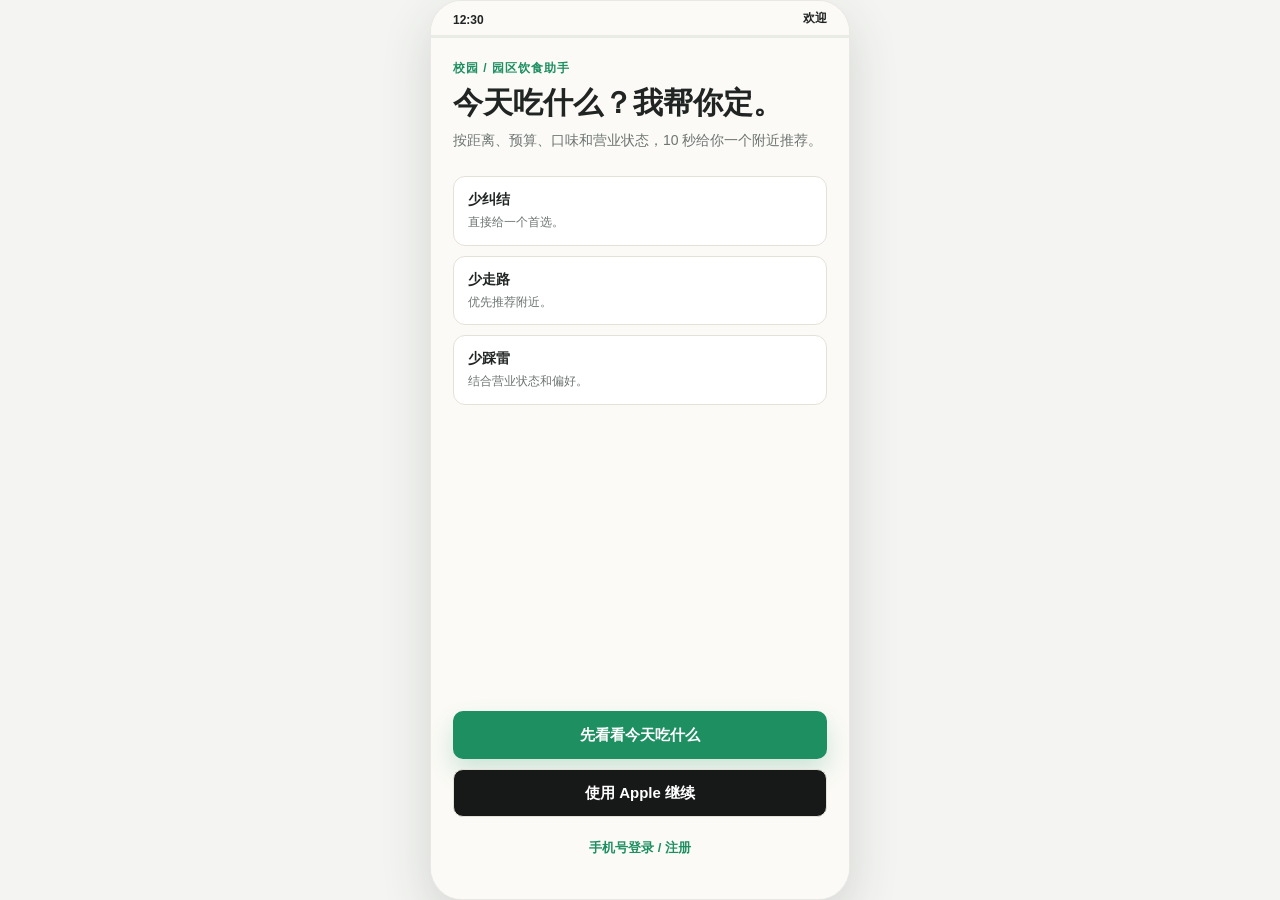
==== commit 9fb6ae47: "refactor: consolidate 2.0 into docs, update 3.0 prototype with map v2 and audit docs" ====
--- a/3.0-参赛包/iOS原型/index.html
+++ b/3.0-参赛包/iOS原型/index.html
@@ -27,6 +27,12 @@
     @media(prefers-reduced-motion:reduce){.flip-card{transition:none}.flip-inner{transition-duration:.01ms}.flip-card.is-flipping .mark{transition:none}}
   </style>
   <style>
+    .question-note{margin:10px 0 0;color:var(--muted);font-size:11px;line-height:1.4}
+    .question-note strong{color:var(--green)}
+    .chip:disabled{cursor:not-allowed;opacity:.42}
+    .chip.active:disabled{opacity:1}
+  </style>
+  <style>
     .auth-flow{position:absolute;inset:0;z-index:50;display:none;flex-direction:column;background:var(--phone);color:var(--ink)}
     .auth-flow.show{display:flex}.auth-status{height:34px;display:flex;align-items:flex-end;justify-content:space-between;padding:0 22px 8px;font-size:12px;font-weight:700}.auth-progress-wrap{height:3px;background:#e9ebe5}.auth-progress{height:100%;width:0;background:var(--green);transition:width .28s ease}.auth-scroll{flex:1;overflow-y:auto;padding:22px 22px 30px}.auth-screen{display:none;min-height:100%;flex-direction:column}.auth-screen.active{display:flex;animation:authIn .24s ease both}@keyframes authIn{from{opacity:0;transform:translateX(10px)}to{opacity:1;transform:translateX(0)}}
     .auth-back{align-self:flex-start;margin:-4px 0 18px;padding:7px 0;background:transparent;color:var(--green);font-size:13px;font-weight:800}.auth-kicker{margin:0 0 9px;color:var(--green);font-size:12px;font-weight:850;letter-spacing:.08em}.auth-title{margin:0;font-size:30px;line-height:1.14}.auth-copy{margin:10px 0 0;color:var(--muted);font-size:14px;line-height:1.55}.auth-spacer{flex:1;min-height:28px}.auth-feature-list,.auth-option-list,.guide-list{display:grid;gap:10px;margin:24px 0}.auth-feature,.guide-item{padding:14px;border:1px solid var(--line);border-radius:12px;background:#fff}.auth-feature strong,.guide-item strong{display:block;font-size:14px}.auth-feature small,.guide-item small{display:block;margin-top:5px;color:var(--muted);font-size:12px;line-height:1.4}.auth-actions{display:grid;gap:10px;margin-top:22px}.auth-primary,.auth-secondary{width:100%;min-height:48px;border-radius:10px;font-size:15px;font-weight:850}.auth-primary{background:var(--green);color:#fff;box-shadow:0 12px 24px rgba(29,143,97,.2)}.auth-secondary{border:1px solid var(--line);background:#fff;color:#2f3b36}.auth-text-button{padding:8px;background:transparent;color:var(--green);font-size:13px;font-weight:750}.auth-option{width:100%;padding:16px;border:1px solid var(--line);border-radius:12px;background:#fff;text-align:left}.auth-option strong{display:block;font-size:15px}.auth-option small{display:block;margin-top:5px;color:var(--muted);font-size:12px;line-height:1.4}.auth-option:focus-visible,.auth-option:hover{border-color:rgba(29,143,97,.55);box-shadow:0 0 0 3px rgba(29,143,97,.08)}
@@ -34,49 +40,139 @@
     .avatar-field{display:flex;align-items:center;gap:12px}.avatar-preview{display:none;width:64px;height:64px;flex:0 0 64px;border-radius:50%;object-fit:cover;border:2px solid var(--green-soft)}.avatar-preview.show{display:block}.avatar-upload{display:inline-flex;align-items:center;justify-content:center;min-height:40px;padding:9px 12px;border:1px solid var(--line);border-radius:10px;background:#fff;color:var(--green);font-size:13px;font-weight:800;cursor:pointer}.avatar-upload input{position:absolute;width:1px;height:1px;opacity:0}.auth-segments,.interest-grid{display:flex;flex-wrap:wrap;gap:8px}.auth-segment,.interest-chip{min-height:36px;padding:8px 12px;border:1px solid var(--line);border-radius:999px;background:#fff;color:#4b5651;font-size:13px;font-weight:750}.auth-segment.active,.interest-chip.active{border-color:rgba(29,143,97,.4);background:var(--green-soft);color:#116642}.interest-summary{margin-top:16px;padding:14px;border-radius:12px;background:#f1f3ed;color:#4b5651}.interest-summary strong{display:block;font-size:13px}.interest-summary small{display:block;margin-top:4px;color:var(--muted);font-size:12px;line-height:1.45}.interest-summary ul{margin:10px 0 0;padding-left:18px;font-size:12px;line-height:1.55}.interest-summary li+li{margin-top:4px}.profile-summary{margin-top:16px;padding:12px;border-radius:10px;background:#f1f3ed;color:#4b5651;font-size:12px;line-height:1.5}.auth-toast{position:absolute;left:50%;bottom:24px;z-index:60;max-width:320px;padding:10px 14px;border-radius:999px;background:rgba(31,36,33,.92);color:#fff;font-size:12px;opacity:0;transform:translate(-50%,10px);pointer-events:none;transition:opacity .18s ease,transform .18s ease}.auth-toast.show{opacity:1;transform:translate(-50%,0)}
     @media(prefers-reduced-motion:reduce){.auth-screen.active{animation:none}.auth-progress,.auth-toast{transition:none}}
   </style>
+  <style>
+    .auth-entry-actions{display:grid;gap:10px;margin-top:22px}.auth-apple{background:#171918;color:#fff}.auth-phone-link{min-height:42px;color:var(--green)}
+    .interest-sections{display:grid;gap:18px;margin-top:24px}.interest-section{display:grid;gap:9px}.interest-section-title{margin:0;font-size:13px;font-weight:850}.interest-grid{margin:0}
+    .interest-default{margin-top:18px;padding:12px 14px;border-radius:10px;background:#f1f3ed;color:#4b5651;font-size:12px;line-height:1.5}.interest-default strong{display:block;margin-bottom:3px;color:var(--ink)}
+    .auth-profile-note{margin-top:18px;padding:12px 14px;border-radius:10px;background:var(--green-soft);color:#1b694a;font-size:12px;line-height:1.5}
+  </style>
+  <link rel="stylesheet" href="./map-v2.css">
 </head>
 <body>
-  <main class="phone" aria-label="NearBite 原型">
-    <section class="auth-flow" id="authFlow" aria-label="注册与新手引导">
-      <div class="auth-status"><span>12:30</span><span id="authStepLabel">欢迎</span></div><div class="auth-progress-wrap"><div class="auth-progress" id="authProgress"></div></div>
+  <main class="phone" aria-label="NearBite App 原型">
+    <section class="auth-flow" id="authFlow" aria-label="登录与首次使用">
+      <div class="auth-status"><span>12:30</span><span id="authStepLabel">欢迎</span></div>
+      <div class="auth-progress-wrap"><div class="auth-progress" id="authProgress"></div></div>
       <div class="auth-scroll">
-        <section class="auth-screen active" data-auth-step="welcome"><p class="auth-kicker">校园 / 园区饮食助手</p><h1 class="auth-title">少纠结，快点吃。</h1><p class="auth-copy">NearBite 会记住你的预算、距离和口味偏好，每次只给一个明确答案。</p><div class="auth-feature-list"><div class="auth-feature"><strong>10 秒做决定</strong><small>不浏览长列表，直接得到一个主推荐。</small></div><div class="auth-feature"><strong>回答两题就够</strong><small>需要更贴合当下时，再补充两个答案。</small></div><div class="auth-feature"><strong>越用越懂你</strong><small>收藏、已吃和近期避让都会影响下一次推荐。</small></div></div><div class="auth-spacer"></div><div class="auth-actions"><button class="auth-primary" id="authStartButton">开始使用</button><button class="auth-secondary" id="authGuestButton">先体验，不注册</button></div></section>
-        <section class="auth-screen" data-auth-step="method"><button class="auth-back" data-auth-back="welcome">返回</button><p class="auth-kicker">创建账号</p><h2 class="auth-title">选择注册方式</h2><p class="auth-copy">手机号流程会完整演示协议、验证码和资料设置；也可以先体验推荐，再补账号。</p><div class="auth-option-list"><button class="auth-option" data-auth-method="phone"><strong>手机号注册</strong><small>短信验证码验证，适合完整参赛演示。</small></button><button class="auth-option" data-auth-method="apple"><strong>使用 Apple ID 注册</strong><small>原型快捷分支，不调用真实 Apple 服务。</small></button><button class="auth-option" data-auth-method="guest"><strong>游客先体验</strong><small>先设置兴趣偏好并进入首页，账号资料可以稍后补齐。</small></button></div></section>
-        <section class="auth-screen" data-auth-step="phone"><button class="auth-back" data-auth-back="method">返回</button><p class="auth-kicker">手机号注册</p><h2 class="auth-title">输入手机号</h2><p class="auth-copy">验证码仅用于本地原型演示，不会发送真实短信。</p><div class="auth-form"><div class="auth-field"><label for="authPhone">手机号</label><div class="phone-field"><span class="phone-prefix">+86</span><input id="authPhone" type="tel" inputmode="numeric" autocomplete="tel" maxlength="11" placeholder="请输入 11 位手机号"></div><p class="field-error" id="authPhoneError"></p></div><label class="agreement-line"><input id="authAgreement" type="checkbox"><span>我已阅读并同意<button class="legal-link" type="button" data-auth-legal="用户协议">《用户协议》</button>和<button class="legal-link" type="button" data-auth-legal="隐私政策">《隐私政策》</button></span></label><button class="auth-primary" id="authGetCodeButton" disabled>获取验证码</button></div></section>
-        <section class="auth-screen" data-auth-step="code"><button class="auth-back" data-auth-back="phone">返回</button><p class="auth-kicker">安全验证</p><h2 class="auth-title">输入验证码</h2><p class="auth-copy" id="authCodePhone">验证码已发送。</p><div class="auth-form"><div class="auth-field"><label for="authCode">6 位验证码</label><input class="code-input" id="authCode" inputmode="numeric" autocomplete="one-time-code" maxlength="6" placeholder="000000"><p class="field-error" id="authCodeError"></p></div><div class="code-hint">演示验证码：<strong>246810</strong></div><button class="auth-primary" id="authVerifyButton">验证并注册</button><button class="auth-text-button" id="authResendButton" disabled>30 秒后可重新获取</button></div></section>
-        <section class="auth-screen" data-auth-step="success"><p class="auth-kicker">账号已创建</p><div class="success-panel"><strong>注册成功</strong><p id="authSuccessCopy">现在完善资料，推荐会更贴合你的日常习惯。</p></div><div class="auth-spacer"></div><div class="auth-actions"><button class="auth-primary" id="authProfileButton">完善个人资料</button><button class="auth-secondary" id="authSkipProfileFromSuccessButton">稍后完善，先设置偏好</button></div></section>
-        <section class="auth-screen" data-auth-step="profile"><button class="auth-back" data-auth-back="success">返回</button><p class="auth-kicker">完善资料</p><h2 class="auth-title">让推荐更像你</h2><p class="auth-copy">除昵称外均可稍后设置；密码只做长度校验，原型不会保存明文。</p><div class="auth-form"><div class="auth-field"><label>头像</label><div class="avatar-field"><img class="avatar-preview" id="authAvatarPreview" alt="头像预览"><label class="avatar-upload">选择头像<input id="authAvatar" type="file" accept="image/png,image/jpeg,image/webp"></label></div></div><div class="auth-field"><label for="authNickname">昵称</label><input id="authNickname" maxlength="16" placeholder="例如：小吃探索员"></div><div class="auth-field"><label for="authPassword">密码</label><input id="authPassword" type="password" autocomplete="new-password" maxlength="24" placeholder="至少 6 位，可稍后设置"></div><div class="auth-field"><label>性别</label><div class="auth-segments"><button class="auth-segment active" data-auth-gender="保密">保密</button><button class="auth-segment" data-auth-gender="女">女</button><button class="auth-segment" data-auth-gender="男">男</button><button class="auth-segment" data-auth-gender="其他">其他</button></div></div><div class="auth-field"><label for="authBirthday">生日</label><input id="authBirthday" type="date"></div><p class="field-error" id="authProfileError"></p><button class="auth-primary" id="authSaveProfileButton">保存并继续</button><button class="auth-text-button" id="authSkipProfileButton">稍后完善</button></div></section>
-        <section class="auth-screen" data-auth-step="interests"><button class="auth-back" data-auth-back="profile">返回</button><p class="auth-kicker">兴趣偏好</p><h2 class="auth-title">平时更在意什么？</h2><p class="auth-copy">可多选，系统会把这些偏好转成默认推荐条件。以后仍可在“我的”里继续修改。</p><div class="interest-grid" id="authInterestGrid"><button class="interest-chip" data-interest="fast">出餐快</button><button class="interest-chip" data-interest="near">少走路</button><button class="interest-chip" data-interest="budget">20 元内</button><button class="interest-chip" data-interest="light">少油轻食</button><button class="interest-chip" data-interest="spicy">喜欢吃辣</button><button class="interest-chip" data-interest="noodles">粉面爱好者</button></div><div class="interest-summary" id="authInterestSummary"><strong>还没选兴趣</strong><small>如果先跳过，系统会使用通用默认条件。</small><ul id="authInterestPreview"><li>默认推荐会按预算、距离和营业状态给出结果。</li></ul></div><div class="auth-spacer"></div><div class="auth-actions"><button class="auth-primary" id="authSaveInterestsButton">保存偏好</button><button class="auth-text-button" id="authSkipInterestsButton">暂不设置</button></div></section>
-        <section class="auth-screen" data-auth-step="guide"><p class="auth-kicker">新手引导</p><h2 class="auth-title" id="authGuideTitle">准备好了</h2><p class="auth-copy">进入首页后，默认使用一键推荐；需要更准确时再切换到“两题模式”。</p><div class="guide-list"><div class="guide-item"><strong>第一步：确认长期偏好</strong><small>预算、距离、辣度和出餐速度都可以随时修改。</small></div><div class="guide-item"><strong>第二步：点击“帮我决定”</strong><small>翻牌后得到一个主推荐和两个备选。</small></div><div class="guide-item"><strong>第三步：留下反馈</strong><small>收藏、已吃或近期不推荐，都会帮助下一次判断。</small></div></div><div class="auth-spacer"></div><div class="auth-actions"><button class="auth-primary" id="authEnterHomeButton">进入首页</button></div></section>
-      </div><div class="auth-toast" id="authToast"></div>
+        <section class="auth-screen active" data-auth-step="welcome">
+          <p class="auth-kicker">校园 / 园区饮食助手</p>
+          <h1 class="auth-title">今天吃什么？我帮你定。</h1>
+          <p class="auth-copy">按距离、预算、口味和营业状态，10 秒给你一个附近推荐。</p>
+          <div class="auth-feature-list">
+            <div class="auth-feature"><strong>少纠结</strong><small>直接给一个首选。</small></div>
+            <div class="auth-feature"><strong>少走路</strong><small>优先推荐附近。</small></div>
+            <div class="auth-feature"><strong>少踩雷</strong><small>结合营业状态和偏好。</small></div>
+          </div>
+          <div class="auth-spacer"></div>
+          <div class="auth-entry-actions">
+            <button class="auth-primary" id="authGuestButton">先看看今天吃什么</button>
+            <button class="auth-secondary auth-apple" id="authAppleButton">使用 Apple 继续</button>
+            <button class="auth-text-button auth-phone-link" id="authPhoneButton">手机号登录 / 注册</button>
+          </div>
+        </section>
+        <section class="auth-screen" data-auth-step="phone">
+          <button class="auth-back" data-auth-back="welcome">返回</button>
+          <p class="auth-kicker">手机号登录 / 注册</p>
+          <h2 class="auth-title">输入手机号</h2>
+          <p class="auth-copy">验证码将用于登录和找回账号。</p>
+          <div class="auth-form">
+            <div class="auth-field">
+              <label for="authPhone">手机号</label>
+              <div class="phone-field"><span class="phone-prefix">+86</span><input id="authPhone" type="tel" inputmode="numeric" autocomplete="tel" maxlength="13" placeholder="请输入手机号"></div>
+              <p class="field-error" id="authPhoneError"></p>
+            </div>
+            <label class="agreement-line"><input id="authAgreement" type="checkbox"><span>我已阅读并同意<button class="legal-link" type="button" data-auth-legal="用户协议">《用户协议》</button>和<button class="legal-link" type="button" data-auth-legal="隐私政策">《隐私政策》</button></span></label>
+            <button class="auth-primary" id="authGetCodeButton" disabled>获取验证码</button>
+            <button class="auth-text-button" id="authPhoneAppleButton">使用 Apple 继续</button>
+          </div>
+        </section>
+        <section class="auth-screen" data-auth-step="code">
+          <button class="auth-back" data-auth-back="phone">返回</button>
+          <p class="auth-kicker">安全验证</p>
+          <h2 class="auth-title">输入验证码</h2>
+          <p class="auth-copy" id="authCodePhone">验证码已发送。</p>
+          <div class="auth-form">
+            <div class="auth-field"><label for="authCode">6 位验证码</label><input class="code-input" id="authCode" inputmode="numeric" autocomplete="one-time-code" maxlength="6" placeholder="000000"><p class="field-error" id="authCodeError"></p></div>
+            <button class="auth-primary" id="authVerifyButton">继续</button>
+            <button class="auth-text-button" id="authResendButton" disabled>重新发送 30s</button>
+          </div>
+        </section>
+        <section class="auth-screen" data-auth-step="interests">
+          <button class="auth-back" data-auth-back="welcome">返回</button>
+          <p class="auth-kicker">吃饭偏好</p>
+          <h2 class="auth-title">平时更在意什么？</h2>
+          <p class="auth-copy">可多选，也可以跳过。</p>
+          <div class="interest-sections" id="authInterestGrid">
+            <section class="interest-section"><h3 class="interest-section-title">预算</h3><div class="interest-grid"><button class="interest-chip" data-interest="budget15" data-interest-group="budget">15 元内</button><button class="interest-chip" data-interest="budget20" data-interest-group="budget">20 元内</button><button class="interest-chip" data-interest="budget30" data-interest-group="budget">30 元内</button><button class="interest-chip" data-interest="budgetAny" data-interest-group="budget">不限制</button></div></section>
+            <section class="interest-section"><h3 class="interest-section-title">距离</h3><div class="interest-grid"><button class="interest-chip" data-interest="distanceDownstairs" data-interest-group="distance">楼下优先</button><button class="interest-chip" data-interest="distance500" data-interest-group="distance">500m 内</button><button class="interest-chip" data-interest="distance1000" data-interest-group="distance">1km 内</button><button class="interest-chip" data-interest="distanceAny" data-interest-group="distance">不限制</button></div></section>
+            <section class="interest-section"><h3 class="interest-section-title">口味</h3><div class="interest-grid"><button class="interest-chip" data-interest="light">清淡</button><button class="interest-chip" data-interest="spicy" data-interest-group="spice">能吃辣</button><button class="interest-chip" data-interest="noSpicy" data-interest-group="spice">不吃辣</button><button class="interest-chip" data-interest="lessOil">少油</button></div></section>
+            <section class="interest-section"><h3 class="interest-section-title">类型</h3><div class="interest-grid"><button class="interest-chip" data-interest="rice" data-interest-group="type">米饭</button><button class="interest-chip" data-interest="noodles" data-interest-group="type">粉面</button><button class="interest-chip" data-interest="foodLight" data-interest-group="type">轻食</button><button class="interest-chip" data-interest="snack" data-interest-group="type">小吃</button><button class="interest-chip" data-interest="drink" data-interest-group="type">咖啡饮品</button></div></section>
+            <section class="interest-section"><h3 class="interest-section-title">速度</h3><div class="interest-grid"><button class="interest-chip" data-interest="fast">出餐快</button><button class="interest-chip" data-interest="shortQueue">排队少</button><button class="interest-chip" data-interest="takeout">可外带</button></div></section>
+          </div>
+          <div class="interest-default"><strong>不选也可以</strong>默认按 20 元内、1km 内、当前营业中推荐。</div>
+          <div class="auth-spacer"></div>
+          <div class="auth-actions"><button class="auth-primary" id="authSaveInterestsButton">保存并看推荐</button><button class="auth-text-button" id="authSkipInterestsButton">跳过，使用默认推荐</button></div>
+        </section>
+        <section class="auth-screen" data-auth-step="profile">
+          <button class="auth-back" data-auth-back="mine">取消</button>
+          <p class="auth-kicker">个人资料</p>
+          <h2 class="auth-title">怎么称呼你？</h2>
+          <p class="auth-copy">资料不会阻塞推荐，可随时回来修改。</p>
+          <div class="auth-profile-note">完善昵称和头像，方便在“我的”中识别账号。</div>
+          <div class="auth-form">
+            <div class="auth-field"><label>头像</label><div class="avatar-field"><img class="avatar-preview" id="authAvatarPreview" alt="头像预览"><label class="avatar-upload">选择头像<input id="authAvatar" type="file" accept="image/png,image/jpeg,image/webp"></label></div></div>
+            <div class="auth-field"><label for="authNickname">昵称</label><input id="authNickname" maxlength="16" placeholder="例如：小吃探索员"></div>
+            <p class="field-error" id="authProfileError"></p>
+            <button class="auth-primary" id="authSaveProfileButton">保存资料</button>
+          </div>
+        </section>
+      </div>
+      <div class="auth-toast" id="authToast"></div>
     </section>
     <div class="status-bar"><span>12:30</span><button class="location-button" id="locationButton">长沙师范学院安沙校区</button></div>
     <header class="app-header"><div class="header-row"><div class="title-stack"><h1>NearBite</h1><p>少看、快选，10 秒得到一个有理由的选择。</p></div><button class="text-button" id="openPrefsButton">偏好</button></div></header>
     <div class="main-scroll" id="mainScroll">
       <section class="tab-page active" data-page="eat">
         <section class="section" aria-label="推荐方式">
-          <div class="section-head"><div><h2>现在就决定</h2><p>一键模式使用时间、位置和长期偏好；两题模式再结合当下需求。</p></div><button class="text-button" id="resetButton">重置</button></div>
-          <div class="mode-toggle" role="group" aria-label="推荐方式"><button class="mode-button active" data-mode="quick">一键推荐</button><button class="mode-button" data-mode="questions">回答两题</button></div>
+          <div class="section-head"><div><h2>现在不知道吃什么？</h2><p>直接安排一家，或者用两题让这顿推荐更准一点。</p></div><button class="text-button" id="resetButton">重置</button></div>
+          <div class="mode-toggle" role="group" aria-label="推荐方式"><button class="mode-button active" data-mode="quick">直接推荐一家</button><button class="mode-button" data-mode="questions">我想筛一下</button></div>
           <div class="qa-section" id="questionModePanel">
-            <article class="question-card"><div class="question-title">这顿更看重什么 <small>问题 1/2</small></div><div class="chip-row" data-group="need"><button class="chip" data-value="fast">赶时间</button><button class="chip" data-value="filling">想吃饱</button><button class="chip" data-value="nearby">不想走远</button><button class="chip" data-value="treat">奖励自己</button></div></article>
-            <article class="question-card"><div class="question-title">想吃什么方向 <small>问题 2/2</small></div><div class="chip-row" data-group="type"><button class="chip" data-value="random">随便</button><button class="chip" data-value="noodles">粉面</button><button class="chip" data-value="rice">米饭</button><button class="chip" data-value="snack">小吃</button><button class="chip" data-value="light">轻食</button><button class="chip" data-value="midnight">夜宵</button></div></article>
+            <article class="question-card"><div class="question-title">你现在是什么状态？ <small>单选 · 问题 1/2</small></div><div class="chip-row" data-group="status"><button class="chip" data-value="fast">越快越好</button><button class="chip" data-value="filling">想吃顶饱</button><button class="chip" data-value="light">想吃清爽点</button><button class="chip" data-value="comfort">想吃舒服点</button><button class="chip" data-value="novel">想换换口味</button><button class="chip" data-value="arrange">直接安排</button></div></article>
+            <article class="question-card"><div class="question-title">今天更想吃出哪种感觉？ <small>最多选 2 个 · 问题 2/2</small></div><div class="chip-row" data-group="feelings"><button class="chip" data-value="warm">热乎一点</button><button class="chip" data-value="hearty">实在一点</button><button class="chip" data-value="savory">香一点</button><button class="chip" data-value="light">轻一点</button><button class="chip" data-value="safe">稳一点</button><button class="chip" data-value="fresh">新鲜一点</button><button class="chip" data-value="any">都可以</button></div><p class="question-note">没有特别想法，也可以直接看推荐 · <strong id="feelingCount">已选 0/2</strong></p></article>
           </div>
           <div class="today-summary" id="todaySummary"></div><div class="decision-context" id="decisionContext"></div>
         </section>
         <section class="section" aria-label="翻牌推荐"><div class="section-head"><div><h2>给我一个答案</h2><p>系统会给出一个主推荐、两个备选和清晰的推荐理由。</p></div></div><div class="flip-card" id="flipCard"><div class="flip-inner"><div class="flip-face front"><div class="flip-front"><div><div class="mark">?</div><p class="flip-copy" id="flipCopy">按当前位置、用餐时间和长期偏好，直接给出一个附近可去的选择。</p><button class="primary-button" id="startFlipButton">帮我决定</button></div></div></div><div class="flip-face back"><article class="result-card" id="resultCard"><button class="favorite-button" id="favoriteButton" aria-label="收藏推荐">♡</button><div class="result-title"><h3 id="resultName">等待推荐</h3><p id="resultSummary"></p><small id="resultHours"></small></div><div class="metric-grid"><div class="metric"><b id="price">--</b><span>人均</span></div><div class="metric"><b id="distance">--</b><span>距离</span></div><div class="metric"><b id="spiceValue">--</b><span>辣度</span></div><div class="metric"><b id="speed">--</b><span>出餐</span></div></div><div class="subhead">为什么推荐</div><div class="reason-list" id="reasons"></div><p class="notice" id="notice"></p><div class="result-feedback" id="resultFeedback"><strong>本次反馈</strong><span>还没有记录反馈。</span></div><div class="action-row action-row-four"><button class="secondary-button" id="againButton">换一个</button><button class="secondary-button" id="skipButton">近期不推荐</button><button class="secondary-button" id="ateButton">已吃</button><button class="primary-button" id="goButton">去这里</button></div><div class="subhead">健康标签</div><div class="tag-list" id="healthTags"></div><div class="subhead">两个备选</div><div id="alternatives"></div><button class="text-link" id="detailButton">查看餐厅详情</button></article></div></div></div></section>
       </section>
       <section class="tab-page" data-page="favorites"><section class="section"><div class="section-head"><div><h2>收藏</h2><p>收藏的餐厅和菜品可筛选、取消、查看详情，也能找相似推荐。</p></div></div><div class="panel"><div class="filters" aria-label="收藏筛选"><button class="filter active" data-favorite-filter="all">全部</button><button class="filter" data-favorite-filter="near">1km 内</button><button class="filter" data-favorite-filter="under20">20 元内</button><button class="filter" data-favorite-filter="noodles">粉面</button><button class="filter" data-favorite-filter="light">轻食</button></div><div class="favorites-list" id="favoritesList"></div></div></section></section>
+      <section class="tab-page" data-page="map">
+        <section class="map-page" aria-label="地图找店">
+          <div class="section-head"><div><h2>地图找店</h2><p>查看当前位置和周边餐饮，点选标记即可快速确认。</p></div><span class="map-provider">高德地图</span></div>
+          <form class="map-search" id="mapSearchForm" role="search"><label class="sr-only" for="mapSearchInput">搜索地址或地点</label><input id="mapSearchInput" type="search" autocomplete="off" placeholder="搜索地址或地点"><button type="submit">搜索</button></form>
+          <div class="map-stage">
+            <div class="map-canvas" id="mapCanvas" aria-label="周边餐饮地图"></div>
+            <div class="map-status" id="mapStatus" aria-live="polite">准备地图</div>
+            <button class="map-relocate" id="mapRelocateButton" type="button">重新定位</button>
+            <div class="map-state-panel show" id="mapLoadingState" role="status"><strong>地图加载中</strong><span>正在准备周边餐饮信息</span></div>
+            <div class="map-state-panel" id="mapErrorState" role="alert"><strong id="mapErrorTitle">地图加载失败</strong><span id="mapErrorCopy">请检查网络后重试。</span><button id="mapRetryButton" type="button">重新加载</button></div>
+            <div class="map-state-panel" id="mapPermissionState" role="alert"><strong>需要位置权限</strong><span id="mapPermissionCopy">请在浏览器站点设置中允许位置权限，然后重新定位。</span><div class="map-state-actions"><button id="mapPermissionRetryButton" type="button">再次定位</button><button id="mapUseCampusButton" type="button">使用校园位置</button></div></div>
+            <article class="map-place-card" id="mapPlaceCard" hidden><button class="map-card-close" id="mapCardCloseButton" type="button" aria-label="关闭地点卡片">关闭</button><div class="map-card-copy"><span id="mapPlaceStatus">当前营业</span><h3 id="mapPlaceName"></h3><p id="mapPlaceAddress"></p><div class="map-card-meta"><b id="mapPlaceDistance"></b><b id="mapPlacePrice"></b><b id="mapPlaceCategory"></b></div></div><button class="primary-button" id="mapGoButton" type="button">去这里</button></article>
+          </div>
+          <p class="map-summary" id="mapSummary">地图会根据当前位置加载周边餐饮。</p>
+        </section>
+      </section>
       <section class="tab-page" data-page="mine">
-        <section class="section"><div class="section-head"><div><h2>我的</h2><p>管理账号、位置和长期偏好，让推荐越用越顺手。</p></div><button class="text-button" id="minePrefsButton">编辑偏好</button></div><div class="profile-grid"><div class="profile-item"><span>账号</span><b id="mineAccount">游客</b></div><button class="profile-item profile-button" id="editInterestsButton"><span>兴趣</span><b id="mineInterests">暂未设置</b></button><button class="profile-item profile-button" id="mineLocationButton"><span>当前区域</span><b id="mineLocation"></b></button><div class="profile-item"><span>默认预算</span><b id="mineBudget"></b></div><div class="profile-item"><span>默认距离</span><b id="mineDistance"></b></div><div class="profile-item"><span>饮食偏好</span><b id="mineTaste"></b></div><button class="profile-item profile-button" id="manageDataButton"><span>餐饮数据</span><b id="mineDataCount"></b></button></div><div class="feedback-summary" id="feedbackSummary"></div><button class="secondary-button" id="restartOnboardingButton" style="width:100%;margin-top:12px">重新体验注册与引导</button></section>
+        <section class="section"><div class="section-head"><div><h2>我的</h2><p>管理账号、位置和长期偏好，让推荐越用越顺手。</p></div><button class="text-button" id="minePrefsButton">编辑偏好</button></div><div class="profile-grid"><div class="profile-item"><span>账号</span><b id="mineAccount">游客</b></div><button class="profile-item profile-button" id="completeProfileButton"><span>个人资料</span><b id="mineProfileStatus">去完善</b></button><button class="profile-item profile-button" id="editInterestsButton"><span>兴趣</span><b id="mineInterests">暂未设置</b></button><button class="profile-item profile-button" id="mineLocationButton"><span>当前区域</span><b id="mineLocation"></b></button><div class="profile-item"><span>默认预算</span><b id="mineBudget"></b></div><div class="profile-item"><span>默认距离</span><b id="mineDistance"></b></div><div class="profile-item"><span>饮食偏好</span><b id="mineTaste"></b></div><button class="profile-item profile-button" id="manageDataButton"><span>餐饮数据</span><b id="mineDataCount"></b></button></div><div class="feedback-summary" id="feedbackSummary"></div><button class="secondary-button" id="restartOnboardingButton" style="width:100%;margin-top:12px">重新体验首次使用流程</button></section>
         <section class="section"><div class="section-head"><div><h2>历史记录</h2><p>保留最近推荐和实际选择，可以直接再次推荐。</p></div></div><div class="panel"><div class="history-list" id="historyList"></div><button class="secondary-button" id="jumpFavoritesButton" style="width:100%;margin-top:12px">查看收藏</button></div></section>
       </section>
     </div>
-    <nav class="bottom-nav" aria-label="底部导航"><button class="nav-button active" data-tab="eat"><span>?</span>吃饭</button><button class="nav-button" data-tab="favorites"><span>♥</span>收藏</button><button class="nav-button" data-tab="mine"><span>◎</span>我的</button></nav>
-    <section class="sheet" id="prefsSheet" aria-label="长期偏好"><div class="sheet-panel"><div class="sheet-head"><h2>长期偏好</h2><button class="close" data-close="prefsSheet" aria-label="关闭">×</button></div><div class="preference-row"><label>默认预算</label><div class="chip-row" data-group="budget"><button class="chip" data-value="all">不限预算</button><button class="chip" data-value="under10">10 元内</button><button class="chip" data-value="under20">20 元内</button><button class="chip" data-value="under30">30 元内</button><button class="chip" data-value="over30">30 元以上</button></div></div><div class="preference-row"><label>默认距离</label><div class="chip-row" data-group="distance"><button class="chip" data-value="all">不限距离</button><button class="chip" data-value="near">0.5km 内</button><button class="chip" data-value="walkable">1km 内</button><button class="chip" data-value="town">2km 内</button></div></div><div class="preference-row"><label>饮食方向</label><div class="chip-row" data-group="diet"><button class="chip" data-value="all">不限</button><button class="chip" data-value="light">少油轻食</button><button class="chip" data-value="vegetarian">素食友好</button></div></div><div class="preference-row"><label>用餐方式</label><div class="chip-row" data-group="mealMode"><button class="chip" data-value="dinein">堂食</button><button class="chip" data-value="takeout">打包</button><button class="chip" data-value="any">都可以</button></div></div><div class="preference-row"><label>出餐速度</label><div class="chip-row" data-group="speedPreference"><button class="chip" data-value="all">不限</button><button class="chip" data-value="fast">优先快出餐</button></div></div><div class="switch-line"><div><strong>避开重辣</strong><small>默认过滤偏辣餐厅，减少不符合忌口的结果。</small></div><button class="switch" id="spiceSwitch" aria-label="切换避开重辣"></button></div><div class="sheet-actions"><button class="secondary-button" id="prefsCancelButton">取消</button><button class="primary-button" id="prefsSaveButton">保存偏好</button></div></div></section>
+    <nav class="bottom-nav" aria-label="底部导航"><button class="nav-button active" data-tab="eat"><span>?</span>吃饭</button><button class="nav-button" data-tab="map">地图</button><button class="nav-button" data-tab="favorites"><span>♥</span>收藏</button><button class="nav-button" data-tab="mine"><span>◎</span>我的</button></nav>
+    <section class="sheet" id="prefsSheet" aria-label="长期偏好"><div class="sheet-panel"><div class="sheet-head"><h2>长期偏好</h2><button class="close" data-close="prefsSheet" aria-label="关闭">×</button></div><div class="preference-row"><label>默认预算</label><div class="chip-row" data-group="budget"><button class="chip" data-value="all">不限预算</button><button class="chip" data-value="under10">10 元内</button><button class="chip" data-value="under15">15 元内</button><button class="chip" data-value="under20">20 元内</button><button class="chip" data-value="under30">30 元内</button><button class="chip" data-value="over30">30 元以上</button></div></div><div class="preference-row"><label>默认距离</label><div class="chip-row" data-group="distance"><button class="chip" data-value="all">不限距离</button><button class="chip" data-value="downstairs">楼下优先</button><button class="chip" data-value="near">0.5km 内</button><button class="chip" data-value="walkable">1km 内</button><button class="chip" data-value="town">2km 内</button></div></div><div class="preference-row"><label>饮食方向</label><div class="chip-row" data-group="diet"><button class="chip" data-value="all">不限</button><button class="chip" data-value="light">少油轻食</button><button class="chip" data-value="vegetarian">素食友好</button></div></div><div class="preference-row"><label>用餐方式</label><div class="chip-row" data-group="mealMode"><button class="chip" data-value="dinein">堂食</button><button class="chip" data-value="takeout">打包</button><button class="chip" data-value="any">都可以</button></div></div><div class="preference-row"><label>出餐速度</label><div class="chip-row" data-group="speedPreference"><button class="chip" data-value="all">不限</button><button class="chip" data-value="fast">优先快出餐</button></div></div><div class="switch-line"><div><strong>避开重辣</strong><small>默认过滤偏辣餐厅，减少不符合忌口的结果。</small></div><button class="switch" id="spiceSwitch" aria-label="切换避开重辣"></button></div><div class="sheet-actions"><button class="secondary-button" id="prefsCancelButton">取消</button><button class="primary-button" id="prefsSaveButton">保存偏好</button></div></div></section>
     <section class="sheet" id="detailSheet" aria-label="推荐详情"><div class="sheet-panel"><div class="sheet-head"><h2>餐厅详情</h2><button class="close" data-close="detailSheet" aria-label="关闭">×</button></div><div id="detailContent"></div></div></section><section class="sheet" id="routeSheet" aria-label="步行路线"><div class="sheet-panel"><div class="sheet-head"><h2>步行路线</h2><button class="close" data-close="routeSheet" aria-label="关闭">×</button></div><div id="routeContent"></div></div></section>
     <section class="sheet" id="locationSheet" aria-label="选择位置"><div class="sheet-panel"><div class="sheet-head"><h2>选择校园位置</h2><button class="close" data-close="locationSheet" aria-label="关闭">×</button></div><p class="sheet-copy">定位不可用时仍可手动选择区域，不会阻断推荐。</p><button class="primary-button" id="systemLocationButton">使用系统定位</button><div class="location-options"><button class="location-option" data-location="campus">安沙校区中心<small>默认样本位置</small></button><button class="location-option" data-location="canteen">北校区食堂<small>适合校内就餐</small></button><button class="location-option" data-location="dorm">学生宿舍区<small>适合夜间与外带</small></button></div></div></section>
     <section class="sheet" id="dataSheet" aria-label="餐饮数据管理"><div class="sheet-panel"><div class="sheet-head"><h2>餐饮数据管理</h2><button class="close" data-close="dataSheet" aria-label="关闭">×</button></div><p class="sheet-copy">管理员可停用过期数据，也可补充校园周边的新餐饮点。</p><div class="data-form"><input id="newShopName" placeholder="餐饮点名称"><input id="newShopCategory" placeholder="品类，如：米饭/快餐"><div class="input-row"><input id="newShopPrice" type="number" min="1" placeholder="人均"><input id="newShopDistance" type="number" min="0.1" step="0.1" placeholder="距离 km"></div><button class="primary-button" id="addShopButton">添加餐饮点</button></div><div class="admin-list" id="adminList"></div></div></section><div class="toast" id="toast"></div>
   </main>
   <script src="./onboarding-v2.js"></script>
   <script src="./app-v2.js"></script>
+  <script src="./map-v2.js"></script>
 </body>
--- a/3.0-参赛包/iOS原型/map-v2.css
+++ b/3.0-参赛包/iOS原型/map-v2.css
@@ -0,0 +1,32 @@
+.sr-only{position:absolute;width:1px;height:1px;padding:0;margin:-1px;overflow:hidden;clip:rect(0,0,0,0);white-space:nowrap;border:0}
+.bottom-nav{grid-template-columns:repeat(4,1fr)}
+.nav-button[data-tab="map"]{display:grid;place-items:center}
+.map-page{padding-bottom:8px}
+.map-provider{padding:7px 9px;border-radius:999px;background:var(--green-soft);color:#116642;font-size:11px;font-weight:800;white-space:nowrap}
+.map-search{display:grid;grid-template-columns:minmax(0,1fr) 72px;gap:8px;margin-bottom:12px}
+.map-search input{width:100%;min-height:44px;padding:10px 12px;border:1px solid var(--line);border-radius:10px;background:#fff;outline:none}
+.map-search input:focus{border-color:var(--green);box-shadow:0 0 0 3px rgba(29,143,97,.09)}
+.map-search button,.map-state-panel button{min-height:44px;padding:9px 12px;border-radius:10px;background:var(--green);color:#fff;font-size:13px;font-weight:800}
+.map-stage{position:relative;height:520px;overflow:hidden;border:1px solid var(--line);border-radius:16px;background:#e9eee8}
+.map-canvas{position:absolute;inset:0}
+.map-status{position:absolute;top:12px;left:12px;z-index:3;max-width:210px;padding:7px 10px;border-radius:999px;background:rgba(255,255,252,.94);color:#3c4943;font-size:11px;font-weight:750;box-shadow:0 5px 18px rgba(31,36,33,.12)}
+.map-relocate{position:absolute;top:12px;right:12px;z-index:3;min-height:38px;padding:8px 11px;border:1px solid rgba(29,143,97,.2);border-radius:999px;background:rgba(255,255,252,.96);color:var(--green);font-size:12px;font-weight:800;box-shadow:0 5px 18px rgba(31,36,33,.12)}
+.map-relocate:disabled{opacity:.6}
+.map-state-panel{position:absolute;left:18px;right:18px;top:50%;z-index:5;display:none;padding:18px;border:1px solid rgba(228,226,216,.95);border-radius:14px;background:rgba(255,255,252,.97);text-align:center;transform:translateY(-50%);box-shadow:0 16px 36px rgba(31,36,33,.16)}
+.map-state-panel.show{display:block}
+.map-state-panel strong,.map-state-panel span{display:block}
+.map-state-panel strong{font-size:16px}
+.map-state-panel span{margin:7px 0 14px;color:var(--muted);font-size:12px;line-height:1.5}
+.map-state-actions{display:grid;grid-template-columns:1fr 1fr;gap:8px}
+.map-state-actions button:last-child{background:#eef3ee;color:#245443}
+.map-place-card{position:absolute;left:12px;right:12px;bottom:12px;z-index:4;padding:15px;border:1px solid rgba(228,226,216,.95);border-radius:14px;background:rgba(255,255,252,.98);box-shadow:0 16px 36px rgba(31,36,33,.18)}
+.map-place-card[hidden]{display:none}
+.map-card-close{position:absolute;top:10px;right:10px;padding:6px 8px;border-radius:8px;background:#eff0ea;color:var(--muted);font-size:11px;font-weight:750}
+.map-card-copy{padding-right:48px}
+.map-card-copy>span{color:var(--green);font-size:11px;font-weight:850}
+.map-card-copy h3{margin:6px 0 0;font-size:19px;line-height:1.25}
+.map-card-copy p{margin:6px 0 0;color:var(--muted);font-size:12px;line-height:1.4}
+.map-card-meta{display:flex;flex-wrap:wrap;gap:7px;margin:11px 0 12px}
+.map-card-meta b{padding:6px 8px;border-radius:999px;background:#f1f3ed;color:#45504b;font-size:11px;font-weight:750}
+.map-summary{margin:10px 2px 0;color:var(--muted);font-size:12px;line-height:1.45}
+@media(max-width:360px){.map-stage{height:480px}.map-state-actions{grid-template-columns:1fr}.map-status{max-width:160px}.bottom-nav{left:8px;right:8px}}
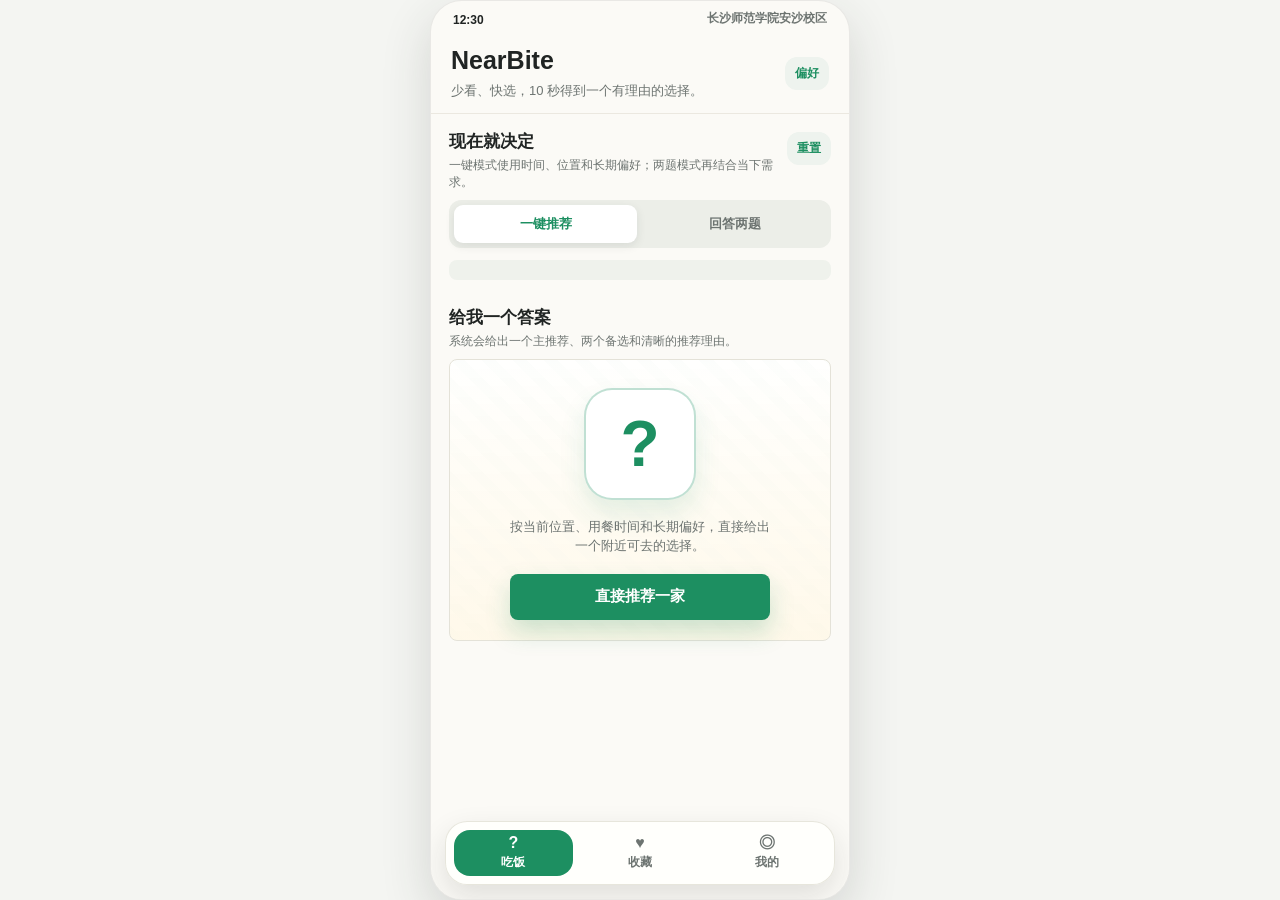
==== commit 6bec66a4: "merge: resolve conflicts, accept remote auth flow updates" ====
--- a/3.0-参赛包/iOS原型/index.html
+++ b/3.0-参赛包/iOS原型/index.html
@@ -27,12 +27,6 @@
     @media(prefers-reduced-motion:reduce){.flip-card{transition:none}.flip-inner{transition-duration:.01ms}.flip-card.is-flipping .mark{transition:none}}
   </style>
   <style>
-    .question-note{margin:10px 0 0;color:var(--muted);font-size:11px;line-height:1.4}
-    .question-note strong{color:var(--green)}
-    .chip:disabled{cursor:not-allowed;opacity:.42}
-    .chip.active:disabled{opacity:1}
-  </style>
-  <style>
     .auth-flow{position:absolute;inset:0;z-index:50;display:none;flex-direction:column;background:var(--phone);color:var(--ink)}
     .auth-flow.show{display:flex}.auth-status{height:34px;display:flex;align-items:flex-end;justify-content:space-between;padding:0 22px 8px;font-size:12px;font-weight:700}.auth-progress-wrap{height:3px;background:#e9ebe5}.auth-progress{height:100%;width:0;background:var(--green);transition:width .28s ease}.auth-scroll{flex:1;overflow-y:auto;padding:22px 22px 30px}.auth-screen{display:none;min-height:100%;flex-direction:column}.auth-screen.active{display:flex;animation:authIn .24s ease both}@keyframes authIn{from{opacity:0;transform:translateX(10px)}to{opacity:1;transform:translateX(0)}}
     .auth-back{align-self:flex-start;margin:-4px 0 18px;padding:7px 0;background:transparent;color:var(--green);font-size:13px;font-weight:800}.auth-kicker{margin:0 0 9px;color:var(--green);font-size:12px;font-weight:850;letter-spacing:.08em}.auth-title{margin:0;font-size:30px;line-height:1.14}.auth-copy{margin:10px 0 0;color:var(--muted);font-size:14px;line-height:1.55}.auth-spacer{flex:1;min-height:28px}.auth-feature-list,.auth-option-list,.guide-list{display:grid;gap:10px;margin:24px 0}.auth-feature,.guide-item{padding:14px;border:1px solid var(--line);border-radius:12px;background:#fff}.auth-feature strong,.guide-item strong{display:block;font-size:14px}.auth-feature small,.guide-item small{display:block;margin-top:5px;color:var(--muted);font-size:12px;line-height:1.4}.auth-actions{display:grid;gap:10px;margin-top:22px}.auth-primary,.auth-secondary{width:100%;min-height:48px;border-radius:10px;font-size:15px;font-weight:850}.auth-primary{background:var(--green);color:#fff;box-shadow:0 12px 24px rgba(29,143,97,.2)}.auth-secondary{border:1px solid var(--line);background:#fff;color:#2f3b36}.auth-text-button{padding:8px;background:transparent;color:var(--green);font-size:13px;font-weight:750}.auth-option{width:100%;padding:16px;border:1px solid var(--line);border-radius:12px;background:#fff;text-align:left}.auth-option strong{display:block;font-size:15px}.auth-option small{display:block;margin-top:5px;color:var(--muted);font-size:12px;line-height:1.4}.auth-option:focus-visible,.auth-option:hover{border-color:rgba(29,143,97,.55);box-shadow:0 0 0 3px rgba(29,143,97,.08)}
@@ -40,139 +34,49 @@
     .avatar-field{display:flex;align-items:center;gap:12px}.avatar-preview{display:none;width:64px;height:64px;flex:0 0 64px;border-radius:50%;object-fit:cover;border:2px solid var(--green-soft)}.avatar-preview.show{display:block}.avatar-upload{display:inline-flex;align-items:center;justify-content:center;min-height:40px;padding:9px 12px;border:1px solid var(--line);border-radius:10px;background:#fff;color:var(--green);font-size:13px;font-weight:800;cursor:pointer}.avatar-upload input{position:absolute;width:1px;height:1px;opacity:0}.auth-segments,.interest-grid{display:flex;flex-wrap:wrap;gap:8px}.auth-segment,.interest-chip{min-height:36px;padding:8px 12px;border:1px solid var(--line);border-radius:999px;background:#fff;color:#4b5651;font-size:13px;font-weight:750}.auth-segment.active,.interest-chip.active{border-color:rgba(29,143,97,.4);background:var(--green-soft);color:#116642}.interest-summary{margin-top:16px;padding:14px;border-radius:12px;background:#f1f3ed;color:#4b5651}.interest-summary strong{display:block;font-size:13px}.interest-summary small{display:block;margin-top:4px;color:var(--muted);font-size:12px;line-height:1.45}.interest-summary ul{margin:10px 0 0;padding-left:18px;font-size:12px;line-height:1.55}.interest-summary li+li{margin-top:4px}.profile-summary{margin-top:16px;padding:12px;border-radius:10px;background:#f1f3ed;color:#4b5651;font-size:12px;line-height:1.5}.auth-toast{position:absolute;left:50%;bottom:24px;z-index:60;max-width:320px;padding:10px 14px;border-radius:999px;background:rgba(31,36,33,.92);color:#fff;font-size:12px;opacity:0;transform:translate(-50%,10px);pointer-events:none;transition:opacity .18s ease,transform .18s ease}.auth-toast.show{opacity:1;transform:translate(-50%,0)}
     @media(prefers-reduced-motion:reduce){.auth-screen.active{animation:none}.auth-progress,.auth-toast{transition:none}}
   </style>
-  <style>
-    .auth-entry-actions{display:grid;gap:10px;margin-top:22px}.auth-apple{background:#171918;color:#fff}.auth-phone-link{min-height:42px;color:var(--green)}
-    .interest-sections{display:grid;gap:18px;margin-top:24px}.interest-section{display:grid;gap:9px}.interest-section-title{margin:0;font-size:13px;font-weight:850}.interest-grid{margin:0}
-    .interest-default{margin-top:18px;padding:12px 14px;border-radius:10px;background:#f1f3ed;color:#4b5651;font-size:12px;line-height:1.5}.interest-default strong{display:block;margin-bottom:3px;color:var(--ink)}
-    .auth-profile-note{margin-top:18px;padding:12px 14px;border-radius:10px;background:var(--green-soft);color:#1b694a;font-size:12px;line-height:1.5}
-  </style>
-  <link rel="stylesheet" href="./map-v2.css">
 </head>
 <body>
-  <main class="phone" aria-label="NearBite App 原型">
-    <section class="auth-flow" id="authFlow" aria-label="登录与首次使用">
-      <div class="auth-status"><span>12:30</span><span id="authStepLabel">欢迎</span></div>
-      <div class="auth-progress-wrap"><div class="auth-progress" id="authProgress"></div></div>
+  <main class="phone" aria-label="NearBite 原型">
+    <section class="auth-flow" id="authFlow" aria-label="注册与新手引导">
+      <div class="auth-status"><span>12:30</span><span id="authStepLabel">欢迎</span></div><div class="auth-progress-wrap"><div class="auth-progress" id="authProgress"></div></div>
       <div class="auth-scroll">
-        <section class="auth-screen active" data-auth-step="welcome">
-          <p class="auth-kicker">校园 / 园区饮食助手</p>
-          <h1 class="auth-title">今天吃什么？我帮你定。</h1>
-          <p class="auth-copy">按距离、预算、口味和营业状态，10 秒给你一个附近推荐。</p>
-          <div class="auth-feature-list">
-            <div class="auth-feature"><strong>少纠结</strong><small>直接给一个首选。</small></div>
-            <div class="auth-feature"><strong>少走路</strong><small>优先推荐附近。</small></div>
-            <div class="auth-feature"><strong>少踩雷</strong><small>结合营业状态和偏好。</small></div>
-          </div>
-          <div class="auth-spacer"></div>
-          <div class="auth-entry-actions">
-            <button class="auth-primary" id="authGuestButton">先看看今天吃什么</button>
-            <button class="auth-secondary auth-apple" id="authAppleButton">使用 Apple 继续</button>
-            <button class="auth-text-button auth-phone-link" id="authPhoneButton">手机号登录 / 注册</button>
-          </div>
-        </section>
-        <section class="auth-screen" data-auth-step="phone">
-          <button class="auth-back" data-auth-back="welcome">返回</button>
-          <p class="auth-kicker">手机号登录 / 注册</p>
-          <h2 class="auth-title">输入手机号</h2>
-          <p class="auth-copy">验证码将用于登录和找回账号。</p>
-          <div class="auth-form">
-            <div class="auth-field">
-              <label for="authPhone">手机号</label>
-              <div class="phone-field"><span class="phone-prefix">+86</span><input id="authPhone" type="tel" inputmode="numeric" autocomplete="tel" maxlength="13" placeholder="请输入手机号"></div>
-              <p class="field-error" id="authPhoneError"></p>
-            </div>
-            <label class="agreement-line"><input id="authAgreement" type="checkbox"><span>我已阅读并同意<button class="legal-link" type="button" data-auth-legal="用户协议">《用户协议》</button>和<button class="legal-link" type="button" data-auth-legal="隐私政策">《隐私政策》</button></span></label>
-            <button class="auth-primary" id="authGetCodeButton" disabled>获取验证码</button>
-            <button class="auth-text-button" id="authPhoneAppleButton">使用 Apple 继续</button>
-          </div>
-        </section>
-        <section class="auth-screen" data-auth-step="code">
-          <button class="auth-back" data-auth-back="phone">返回</button>
-          <p class="auth-kicker">安全验证</p>
-          <h2 class="auth-title">输入验证码</h2>
-          <p class="auth-copy" id="authCodePhone">验证码已发送。</p>
-          <div class="auth-form">
-            <div class="auth-field"><label for="authCode">6 位验证码</label><input class="code-input" id="authCode" inputmode="numeric" autocomplete="one-time-code" maxlength="6" placeholder="000000"><p class="field-error" id="authCodeError"></p></div>
-            <button class="auth-primary" id="authVerifyButton">继续</button>
-            <button class="auth-text-button" id="authResendButton" disabled>重新发送 30s</button>
-          </div>
-        </section>
-        <section class="auth-screen" data-auth-step="interests">
-          <button class="auth-back" data-auth-back="welcome">返回</button>
-          <p class="auth-kicker">吃饭偏好</p>
-          <h2 class="auth-title">平时更在意什么？</h2>
-          <p class="auth-copy">可多选，也可以跳过。</p>
-          <div class="interest-sections" id="authInterestGrid">
-            <section class="interest-section"><h3 class="interest-section-title">预算</h3><div class="interest-grid"><button class="interest-chip" data-interest="budget15" data-interest-group="budget">15 元内</button><button class="interest-chip" data-interest="budget20" data-interest-group="budget">20 元内</button><button class="interest-chip" data-interest="budget30" data-interest-group="budget">30 元内</button><button class="interest-chip" data-interest="budgetAny" data-interest-group="budget">不限制</button></div></section>
-            <section class="interest-section"><h3 class="interest-section-title">距离</h3><div class="interest-grid"><button class="interest-chip" data-interest="distanceDownstairs" data-interest-group="distance">楼下优先</button><button class="interest-chip" data-interest="distance500" data-interest-group="distance">500m 内</button><button class="interest-chip" data-interest="distance1000" data-interest-group="distance">1km 内</button><button class="interest-chip" data-interest="distanceAny" data-interest-group="distance">不限制</button></div></section>
-            <section class="interest-section"><h3 class="interest-section-title">口味</h3><div class="interest-grid"><button class="interest-chip" data-interest="light">清淡</button><button class="interest-chip" data-interest="spicy" data-interest-group="spice">能吃辣</button><button class="interest-chip" data-interest="noSpicy" data-interest-group="spice">不吃辣</button><button class="interest-chip" data-interest="lessOil">少油</button></div></section>
-            <section class="interest-section"><h3 class="interest-section-title">类型</h3><div class="interest-grid"><button class="interest-chip" data-interest="rice" data-interest-group="type">米饭</button><button class="interest-chip" data-interest="noodles" data-interest-group="type">粉面</button><button class="interest-chip" data-interest="foodLight" data-interest-group="type">轻食</button><button class="interest-chip" data-interest="snack" data-interest-group="type">小吃</button><button class="interest-chip" data-interest="drink" data-interest-group="type">咖啡饮品</button></div></section>
-            <section class="interest-section"><h3 class="interest-section-title">速度</h3><div class="interest-grid"><button class="interest-chip" data-interest="fast">出餐快</button><button class="interest-chip" data-interest="shortQueue">排队少</button><button class="interest-chip" data-interest="takeout">可外带</button></div></section>
-          </div>
-          <div class="interest-default"><strong>不选也可以</strong>默认按 20 元内、1km 内、当前营业中推荐。</div>
-          <div class="auth-spacer"></div>
-          <div class="auth-actions"><button class="auth-primary" id="authSaveInterestsButton">保存并看推荐</button><button class="auth-text-button" id="authSkipInterestsButton">跳过，使用默认推荐</button></div>
-        </section>
-        <section class="auth-screen" data-auth-step="profile">
-          <button class="auth-back" data-auth-back="mine">取消</button>
-          <p class="auth-kicker">个人资料</p>
-          <h2 class="auth-title">怎么称呼你？</h2>
-          <p class="auth-copy">资料不会阻塞推荐，可随时回来修改。</p>
-          <div class="auth-profile-note">完善昵称和头像，方便在“我的”中识别账号。</div>
-          <div class="auth-form">
-            <div class="auth-field"><label>头像</label><div class="avatar-field"><img class="avatar-preview" id="authAvatarPreview" alt="头像预览"><label class="avatar-upload">选择头像<input id="authAvatar" type="file" accept="image/png,image/jpeg,image/webp"></label></div></div>
-            <div class="auth-field"><label for="authNickname">昵称</label><input id="authNickname" maxlength="16" placeholder="例如：小吃探索员"></div>
-            <p class="field-error" id="authProfileError"></p>
-            <button class="auth-primary" id="authSaveProfileButton">保存资料</button>
-          </div>
-        </section>
-      </div>
-      <div class="auth-toast" id="authToast"></div>
+        <section class="auth-screen active" data-auth-step="welcome"><p class="auth-kicker">校园 / 园区饮食助手</p><h1 class="auth-title">少纠结，快点吃。</h1><p class="auth-copy">NearBite 会记住你的预算、距离和口味偏好，每次只给一个明确答案。</p><div class="auth-feature-list"><div class="auth-feature"><strong>10 秒做决定</strong><small>不浏览长列表，直接得到一个主推荐。</small></div><div class="auth-feature"><strong>回答两题就够</strong><small>需要更贴合当下时，再补充两个答案。</small></div><div class="auth-feature"><strong>越用越懂你</strong><small>收藏、已吃和近期避让都会影响下一次推荐。</small></div></div><div class="auth-spacer"></div><div class="auth-actions"><button class="auth-primary" id="authStartButton">开始使用</button><button class="auth-secondary" id="authGuestButton">先体验，不注册</button></div></section>
+        <section class="auth-screen" data-auth-step="method"><button class="auth-back" data-auth-back="welcome">返回</button><p class="auth-kicker">创建账号</p><h2 class="auth-title">选择注册方式</h2><p class="auth-copy">手机号流程会完整演示协议、验证码和资料设置；也可以先体验推荐，再补账号。</p><div class="auth-option-list"><button class="auth-option" data-auth-method="phone"><strong>手机号注册</strong><small>短信验证码验证，适合完整参赛演示。</small></button><button class="auth-option" data-auth-method="apple"><strong>使用 Apple ID 注册</strong><small>原型快捷分支，不调用真实 Apple 服务。</small></button><button class="auth-option" data-auth-method="guest"><strong>游客先体验</strong><small>先设置兴趣偏好并进入首页，账号资料可以稍后补齐。</small></button></div></section>
+        <section class="auth-screen" data-auth-step="phone"><button class="auth-back" data-auth-back="method">返回</button><p class="auth-kicker">手机号注册</p><h2 class="auth-title">输入手机号</h2><p class="auth-copy">验证码仅用于本地原型演示，不会发送真实短信。</p><div class="auth-form"><div class="auth-field"><label for="authPhone">手机号</label><div class="phone-field"><span class="phone-prefix">+86</span><input id="authPhone" type="tel" inputmode="numeric" autocomplete="tel" maxlength="11" placeholder="请输入 11 位手机号"></div><p class="field-error" id="authPhoneError"></p></div><label class="agreement-line"><input id="authAgreement" type="checkbox"><span>我已阅读并同意<button class="legal-link" type="button" data-auth-legal="用户协议">《用户协议》</button>和<button class="legal-link" type="button" data-auth-legal="隐私政策">《隐私政策》</button></span></label><button class="auth-primary" id="authGetCodeButton" disabled>获取验证码</button></div></section>
+        <section class="auth-screen" data-auth-step="code"><button class="auth-back" data-auth-back="phone">返回</button><p class="auth-kicker">安全验证</p><h2 class="auth-title">输入验证码</h2><p class="auth-copy" id="authCodePhone">验证码已发送。</p><div class="auth-form"><div class="auth-field"><label for="authCode">6 位验证码</label><input class="code-input" id="authCode" inputmode="numeric" autocomplete="one-time-code" maxlength="6" placeholder="000000"><p class="field-error" id="authCodeError"></p></div><div class="code-hint">演示验证码：<strong>246810</strong></div><button class="auth-primary" id="authVerifyButton">验证并注册</button><button class="auth-text-button" id="authResendButton" disabled>30 秒后可重新获取</button></div></section>
+        <section class="auth-screen" data-auth-step="success"><p class="auth-kicker">账号已创建</p><div class="success-panel"><strong>注册成功</strong><p id="authSuccessCopy">现在完善资料，推荐会更贴合你的日常习惯。</p></div><div class="auth-spacer"></div><div class="auth-actions"><button class="auth-primary" id="authProfileButton">完善个人资料</button><button class="auth-secondary" id="authSkipProfileFromSuccessButton">稍后完善，先设置偏好</button></div></section>
+        <section class="auth-screen" data-auth-step="profile"><button class="auth-back" data-auth-back="success">返回</button><p class="auth-kicker">完善资料</p><h2 class="auth-title">让推荐更像你</h2><p class="auth-copy">除昵称外均可稍后设置；密码只做长度校验，原型不会保存明文。</p><div class="auth-form"><div class="auth-field"><label>头像</label><div class="avatar-field"><img class="avatar-preview" id="authAvatarPreview" alt="头像预览"><label class="avatar-upload">选择头像<input id="authAvatar" type="file" accept="image/png,image/jpeg,image/webp"></label></div></div><div class="auth-field"><label for="authNickname">昵称</label><input id="authNickname" maxlength="16" placeholder="例如：小吃探索员"></div><div class="auth-field"><label for="authPassword">密码</label><input id="authPassword" type="password" autocomplete="new-password" maxlength="24" placeholder="至少 6 位，可稍后设置"></div><div class="auth-field"><label>性别</label><div class="auth-segments"><button class="auth-segment active" data-auth-gender="保密">保密</button><button class="auth-segment" data-auth-gender="女">女</button><button class="auth-segment" data-auth-gender="男">男</button><button class="auth-segment" data-auth-gender="其他">其他</button></div></div><div class="auth-field"><label for="authBirthday">生日</label><input id="authBirthday" type="date"></div><p class="field-error" id="authProfileError"></p><button class="auth-primary" id="authSaveProfileButton">保存并继续</button><button class="auth-text-button" id="authSkipProfileButton">稍后完善</button></div></section>
+        <section class="auth-screen" data-auth-step="interests"><button class="auth-back" data-auth-back="profile">返回</button><p class="auth-kicker">兴趣偏好</p><h2 class="auth-title">平时更在意什么？</h2><p class="auth-copy">可多选，系统会把这些偏好转成默认推荐条件。以后仍可在“我的”里继续修改。</p><div class="interest-grid" id="authInterestGrid"><button class="interest-chip" data-interest="fast">出餐快</button><button class="interest-chip" data-interest="near">少走路</button><button class="interest-chip" data-interest="budget">20 元内</button><button class="interest-chip" data-interest="light">少油轻食</button><button class="interest-chip" data-interest="spicy">喜欢吃辣</button><button class="interest-chip" data-interest="noodles">粉面爱好者</button></div><div class="interest-summary" id="authInterestSummary"><strong>还没选兴趣</strong><small>如果先跳过，系统会使用通用默认条件。</small><ul id="authInterestPreview"><li>默认推荐会按预算、距离和营业状态给出结果。</li></ul></div><div class="auth-spacer"></div><div class="auth-actions"><button class="auth-primary" id="authSaveInterestsButton">保存偏好</button><button class="auth-text-button" id="authSkipInterestsButton">暂不设置</button></div></section>
+        <section class="auth-screen" data-auth-step="guide"><p class="auth-kicker">新手引导</p><h2 class="auth-title" id="authGuideTitle">准备好了</h2><p class="auth-copy">进入首页后，默认使用一键推荐；需要更准确时再切换到“两题模式”。</p><div class="guide-list"><div class="guide-item"><strong>第一步：确认长期偏好</strong><small>预算、距离、辣度和出餐速度都可以随时修改。</small></div><div class="guide-item"><strong>第二步：点击“帮我决定”</strong><small>翻牌后得到一个主推荐和两个备选。</small></div><div class="guide-item"><strong>第三步：留下反馈</strong><small>收藏、已吃或近期不推荐，都会帮助下一次判断。</small></div></div><div class="auth-spacer"></div><div class="auth-actions"><button class="auth-primary" id="authEnterHomeButton">进入首页</button></div></section>
+      </div><div class="auth-toast" id="authToast"></div>
     </section>
     <div class="status-bar"><span>12:30</span><button class="location-button" id="locationButton">长沙师范学院安沙校区</button></div>
     <header class="app-header"><div class="header-row"><div class="title-stack"><h1>NearBite</h1><p>少看、快选，10 秒得到一个有理由的选择。</p></div><button class="text-button" id="openPrefsButton">偏好</button></div></header>
     <div class="main-scroll" id="mainScroll">
       <section class="tab-page active" data-page="eat">
         <section class="section" aria-label="推荐方式">
-          <div class="section-head"><div><h2>现在不知道吃什么？</h2><p>直接安排一家，或者用两题让这顿推荐更准一点。</p></div><button class="text-button" id="resetButton">重置</button></div>
-          <div class="mode-toggle" role="group" aria-label="推荐方式"><button class="mode-button active" data-mode="quick">直接推荐一家</button><button class="mode-button" data-mode="questions">我想筛一下</button></div>
+          <div class="section-head"><div><h2>现在就决定</h2><p>一键模式使用时间、位置和长期偏好；两题模式再结合当下需求。</p></div><button class="text-button" id="resetButton">重置</button></div>
+          <div class="mode-toggle" role="group" aria-label="推荐方式"><button class="mode-button active" data-mode="quick">一键推荐</button><button class="mode-button" data-mode="questions">回答两题</button></div>
           <div class="qa-section" id="questionModePanel">
-            <article class="question-card"><div class="question-title">你现在是什么状态？ <small>单选 · 问题 1/2</small></div><div class="chip-row" data-group="status"><button class="chip" data-value="fast">越快越好</button><button class="chip" data-value="filling">想吃顶饱</button><button class="chip" data-value="light">想吃清爽点</button><button class="chip" data-value="comfort">想吃舒服点</button><button class="chip" data-value="novel">想换换口味</button><button class="chip" data-value="arrange">直接安排</button></div></article>
-            <article class="question-card"><div class="question-title">今天更想吃出哪种感觉？ <small>最多选 2 个 · 问题 2/2</small></div><div class="chip-row" data-group="feelings"><button class="chip" data-value="warm">热乎一点</button><button class="chip" data-value="hearty">实在一点</button><button class="chip" data-value="savory">香一点</button><button class="chip" data-value="light">轻一点</button><button class="chip" data-value="safe">稳一点</button><button class="chip" data-value="fresh">新鲜一点</button><button class="chip" data-value="any">都可以</button></div><p class="question-note">没有特别想法，也可以直接看推荐 · <strong id="feelingCount">已选 0/2</strong></p></article>
+            <article class="question-card"><div class="question-title">这顿更看重什么 <small>问题 1/2</small></div><div class="chip-row" data-group="need"><button class="chip" data-value="fast">赶时间</button><button class="chip" data-value="filling">想吃饱</button><button class="chip" data-value="nearby">不想走远</button><button class="chip" data-value="treat">奖励自己</button></div></article>
+            <article class="question-card"><div class="question-title">想吃什么方向 <small>问题 2/2</small></div><div class="chip-row" data-group="type"><button class="chip" data-value="random">随便</button><button class="chip" data-value="noodles">粉面</button><button class="chip" data-value="rice">米饭</button><button class="chip" data-value="snack">小吃</button><button class="chip" data-value="light">轻食</button><button class="chip" data-value="midnight">夜宵</button></div></article>
           </div>
           <div class="today-summary" id="todaySummary"></div><div class="decision-context" id="decisionContext"></div>
         </section>
         <section class="section" aria-label="翻牌推荐"><div class="section-head"><div><h2>给我一个答案</h2><p>系统会给出一个主推荐、两个备选和清晰的推荐理由。</p></div></div><div class="flip-card" id="flipCard"><div class="flip-inner"><div class="flip-face front"><div class="flip-front"><div><div class="mark">?</div><p class="flip-copy" id="flipCopy">按当前位置、用餐时间和长期偏好，直接给出一个附近可去的选择。</p><button class="primary-button" id="startFlipButton">帮我决定</button></div></div></div><div class="flip-face back"><article class="result-card" id="resultCard"><button class="favorite-button" id="favoriteButton" aria-label="收藏推荐">♡</button><div class="result-title"><h3 id="resultName">等待推荐</h3><p id="resultSummary"></p><small id="resultHours"></small></div><div class="metric-grid"><div class="metric"><b id="price">--</b><span>人均</span></div><div class="metric"><b id="distance">--</b><span>距离</span></div><div class="metric"><b id="spiceValue">--</b><span>辣度</span></div><div class="metric"><b id="speed">--</b><span>出餐</span></div></div><div class="subhead">为什么推荐</div><div class="reason-list" id="reasons"></div><p class="notice" id="notice"></p><div class="result-feedback" id="resultFeedback"><strong>本次反馈</strong><span>还没有记录反馈。</span></div><div class="action-row action-row-four"><button class="secondary-button" id="againButton">换一个</button><button class="secondary-button" id="skipButton">近期不推荐</button><button class="secondary-button" id="ateButton">已吃</button><button class="primary-button" id="goButton">去这里</button></div><div class="subhead">健康标签</div><div class="tag-list" id="healthTags"></div><div class="subhead">两个备选</div><div id="alternatives"></div><button class="text-link" id="detailButton">查看餐厅详情</button></article></div></div></div></section>
       </section>
       <section class="tab-page" data-page="favorites"><section class="section"><div class="section-head"><div><h2>收藏</h2><p>收藏的餐厅和菜品可筛选、取消、查看详情，也能找相似推荐。</p></div></div><div class="panel"><div class="filters" aria-label="收藏筛选"><button class="filter active" data-favorite-filter="all">全部</button><button class="filter" data-favorite-filter="near">1km 内</button><button class="filter" data-favorite-filter="under20">20 元内</button><button class="filter" data-favorite-filter="noodles">粉面</button><button class="filter" data-favorite-filter="light">轻食</button></div><div class="favorites-list" id="favoritesList"></div></div></section></section>
-      <section class="tab-page" data-page="map">
-        <section class="map-page" aria-label="地图找店">
-          <div class="section-head"><div><h2>地图找店</h2><p>查看当前位置和周边餐饮，点选标记即可快速确认。</p></div><span class="map-provider">高德地图</span></div>
-          <form class="map-search" id="mapSearchForm" role="search"><label class="sr-only" for="mapSearchInput">搜索地址或地点</label><input id="mapSearchInput" type="search" autocomplete="off" placeholder="搜索地址或地点"><button type="submit">搜索</button></form>
-          <div class="map-stage">
-            <div class="map-canvas" id="mapCanvas" aria-label="周边餐饮地图"></div>
-            <div class="map-status" id="mapStatus" aria-live="polite">准备地图</div>
-            <button class="map-relocate" id="mapRelocateButton" type="button">重新定位</button>
-            <div class="map-state-panel show" id="mapLoadingState" role="status"><strong>地图加载中</strong><span>正在准备周边餐饮信息</span></div>
-            <div class="map-state-panel" id="mapErrorState" role="alert"><strong id="mapErrorTitle">地图加载失败</strong><span id="mapErrorCopy">请检查网络后重试。</span><button id="mapRetryButton" type="button">重新加载</button></div>
-            <div class="map-state-panel" id="mapPermissionState" role="alert"><strong>需要位置权限</strong><span id="mapPermissionCopy">请在浏览器站点设置中允许位置权限，然后重新定位。</span><div class="map-state-actions"><button id="mapPermissionRetryButton" type="button">再次定位</button><button id="mapUseCampusButton" type="button">使用校园位置</button></div></div>
-            <article class="map-place-card" id="mapPlaceCard" hidden><button class="map-card-close" id="mapCardCloseButton" type="button" aria-label="关闭地点卡片">关闭</button><div class="map-card-copy"><span id="mapPlaceStatus">当前营业</span><h3 id="mapPlaceName"></h3><p id="mapPlaceAddress"></p><div class="map-card-meta"><b id="mapPlaceDistance"></b><b id="mapPlacePrice"></b><b id="mapPlaceCategory"></b></div></div><button class="primary-button" id="mapGoButton" type="button">去这里</button></article>
-          </div>
-          <p class="map-summary" id="mapSummary">地图会根据当前位置加载周边餐饮。</p>
-        </section>
-      </section>
       <section class="tab-page" data-page="mine">
-        <section class="section"><div class="section-head"><div><h2>我的</h2><p>管理账号、位置和长期偏好，让推荐越用越顺手。</p></div><button class="text-button" id="minePrefsButton">编辑偏好</button></div><div class="profile-grid"><div class="profile-item"><span>账号</span><b id="mineAccount">游客</b></div><button class="profile-item profile-button" id="completeProfileButton"><span>个人资料</span><b id="mineProfileStatus">去完善</b></button><button class="profile-item profile-button" id="editInterestsButton"><span>兴趣</span><b id="mineInterests">暂未设置</b></button><button class="profile-item profile-button" id="mineLocationButton"><span>当前区域</span><b id="mineLocation"></b></button><div class="profile-item"><span>默认预算</span><b id="mineBudget"></b></div><div class="profile-item"><span>默认距离</span><b id="mineDistance"></b></div><div class="profile-item"><span>饮食偏好</span><b id="mineTaste"></b></div><button class="profile-item profile-button" id="manageDataButton"><span>餐饮数据</span><b id="mineDataCount"></b></button></div><div class="feedback-summary" id="feedbackSummary"></div><button class="secondary-button" id="restartOnboardingButton" style="width:100%;margin-top:12px">重新体验首次使用流程</button></section>
+        <section class="section"><div class="section-head"><div><h2>我的</h2><p>管理账号、位置和长期偏好，让推荐越用越顺手。</p></div><button class="text-button" id="minePrefsButton">编辑偏好</button></div><div class="profile-grid"><div class="profile-item"><span>账号</span><b id="mineAccount">游客</b></div><button class="profile-item profile-button" id="editInterestsButton"><span>兴趣</span><b id="mineInterests">暂未设置</b></button><button class="profile-item profile-button" id="mineLocationButton"><span>当前区域</span><b id="mineLocation"></b></button><div class="profile-item"><span>默认预算</span><b id="mineBudget"></b></div><div class="profile-item"><span>默认距离</span><b id="mineDistance"></b></div><div class="profile-item"><span>饮食偏好</span><b id="mineTaste"></b></div><button class="profile-item profile-button" id="manageDataButton"><span>餐饮数据</span><b id="mineDataCount"></b></button></div><div class="feedback-summary" id="feedbackSummary"></div><button class="secondary-button" id="restartOnboardingButton" style="width:100%;margin-top:12px">重新体验注册与引导</button></section>
         <section class="section"><div class="section-head"><div><h2>历史记录</h2><p>保留最近推荐和实际选择，可以直接再次推荐。</p></div></div><div class="panel"><div class="history-list" id="historyList"></div><button class="secondary-button" id="jumpFavoritesButton" style="width:100%;margin-top:12px">查看收藏</button></div></section>
       </section>
     </div>
-    <nav class="bottom-nav" aria-label="底部导航"><button class="nav-button active" data-tab="eat"><span>?</span>吃饭</button><button class="nav-button" data-tab="map">地图</button><button class="nav-button" data-tab="favorites"><span>♥</span>收藏</button><button class="nav-button" data-tab="mine"><span>◎</span>我的</button></nav>
-    <section class="sheet" id="prefsSheet" aria-label="长期偏好"><div class="sheet-panel"><div class="sheet-head"><h2>长期偏好</h2><button class="close" data-close="prefsSheet" aria-label="关闭">×</button></div><div class="preference-row"><label>默认预算</label><div class="chip-row" data-group="budget"><button class="chip" data-value="all">不限预算</button><button class="chip" data-value="under10">10 元内</button><button class="chip" data-value="under15">15 元内</button><button class="chip" data-value="under20">20 元内</button><button class="chip" data-value="under30">30 元内</button><button class="chip" data-value="over30">30 元以上</button></div></div><div class="preference-row"><label>默认距离</label><div class="chip-row" data-group="distance"><button class="chip" data-value="all">不限距离</button><button class="chip" data-value="downstairs">楼下优先</button><button class="chip" data-value="near">0.5km 内</button><button class="chip" data-value="walkable">1km 内</button><button class="chip" data-value="town">2km 内</button></div></div><div class="preference-row"><label>饮食方向</label><div class="chip-row" data-group="diet"><button class="chip" data-value="all">不限</button><button class="chip" data-value="light">少油轻食</button><button class="chip" data-value="vegetarian">素食友好</button></div></div><div class="preference-row"><label>用餐方式</label><div class="chip-row" data-group="mealMode"><button class="chip" data-value="dinein">堂食</button><button class="chip" data-value="takeout">打包</button><button class="chip" data-value="any">都可以</button></div></div><div class="preference-row"><label>出餐速度</label><div class="chip-row" data-group="speedPreference"><button class="chip" data-value="all">不限</button><button class="chip" data-value="fast">优先快出餐</button></div></div><div class="switch-line"><div><strong>避开重辣</strong><small>默认过滤偏辣餐厅，减少不符合忌口的结果。</small></div><button class="switch" id="spiceSwitch" aria-label="切换避开重辣"></button></div><div class="sheet-actions"><button class="secondary-button" id="prefsCancelButton">取消</button><button class="primary-button" id="prefsSaveButton">保存偏好</button></div></div></section>
+    <nav class="bottom-nav" aria-label="底部导航"><button class="nav-button active" data-tab="eat"><span>?</span>吃饭</button><button class="nav-button" data-tab="favorites"><span>♥</span>收藏</button><button class="nav-button" data-tab="mine"><span>◎</span>我的</button></nav>
+    <section class="sheet" id="prefsSheet" aria-label="长期偏好"><div class="sheet-panel"><div class="sheet-head"><h2>长期偏好</h2><button class="close" data-close="prefsSheet" aria-label="关闭">×</button></div><div class="preference-row"><label>默认预算</label><div class="chip-row" data-group="budget"><button class="chip" data-value="all">不限预算</button><button class="chip" data-value="under10">10 元内</button><button class="chip" data-value="under20">20 元内</button><button class="chip" data-value="under30">30 元内</button><button class="chip" data-value="over30">30 元以上</button></div></div><div class="preference-row"><label>默认距离</label><div class="chip-row" data-group="distance"><button class="chip" data-value="all">不限距离</button><button class="chip" data-value="near">0.5km 内</button><button class="chip" data-value="walkable">1km 内</button><button class="chip" data-value="town">2km 内</button></div></div><div class="preference-row"><label>饮食方向</label><div class="chip-row" data-group="diet"><button class="chip" data-value="all">不限</button><button class="chip" data-value="light">少油轻食</button><button class="chip" data-value="vegetarian">素食友好</button></div></div><div class="preference-row"><label>用餐方式</label><div class="chip-row" data-group="mealMode"><button class="chip" data-value="dinein">堂食</button><button class="chip" data-value="takeout">打包</button><button class="chip" data-value="any">都可以</button></div></div><div class="preference-row"><label>出餐速度</label><div class="chip-row" data-group="speedPreference"><button class="chip" data-value="all">不限</button><button class="chip" data-value="fast">优先快出餐</button></div></div><div class="switch-line"><div><strong>避开重辣</strong><small>默认过滤偏辣餐厅，减少不符合忌口的结果。</small></div><button class="switch" id="spiceSwitch" aria-label="切换避开重辣"></button></div><div class="sheet-actions"><button class="secondary-button" id="prefsCancelButton">取消</button><button class="primary-button" id="prefsSaveButton">保存偏好</button></div></div></section>
     <section class="sheet" id="detailSheet" aria-label="推荐详情"><div class="sheet-panel"><div class="sheet-head"><h2>餐厅详情</h2><button class="close" data-close="detailSheet" aria-label="关闭">×</button></div><div id="detailContent"></div></div></section><section class="sheet" id="routeSheet" aria-label="步行路线"><div class="sheet-panel"><div class="sheet-head"><h2>步行路线</h2><button class="close" data-close="routeSheet" aria-label="关闭">×</button></div><div id="routeContent"></div></div></section>
     <section class="sheet" id="locationSheet" aria-label="选择位置"><div class="sheet-panel"><div class="sheet-head"><h2>选择校园位置</h2><button class="close" data-close="locationSheet" aria-label="关闭">×</button></div><p class="sheet-copy">定位不可用时仍可手动选择区域，不会阻断推荐。</p><button class="primary-button" id="systemLocationButton">使用系统定位</button><div class="location-options"><button class="location-option" data-location="campus">安沙校区中心<small>默认样本位置</small></button><button class="location-option" data-location="canteen">北校区食堂<small>适合校内就餐</small></button><button class="location-option" data-location="dorm">学生宿舍区<small>适合夜间与外带</small></button></div></div></section>
     <section class="sheet" id="dataSheet" aria-label="餐饮数据管理"><div class="sheet-panel"><div class="sheet-head"><h2>餐饮数据管理</h2><button class="close" data-close="dataSheet" aria-label="关闭">×</button></div><p class="sheet-copy">管理员可停用过期数据，也可补充校园周边的新餐饮点。</p><div class="data-form"><input id="newShopName" placeholder="餐饮点名称"><input id="newShopCategory" placeholder="品类，如：米饭/快餐"><div class="input-row"><input id="newShopPrice" type="number" min="1" placeholder="人均"><input id="newShopDistance" type="number" min="0.1" step="0.1" placeholder="距离 km"></div><button class="primary-button" id="addShopButton">添加餐饮点</button></div><div class="admin-list" id="adminList"></div></div></section><div class="toast" id="toast"></div>
   </main>
   <script src="./onboarding-v2.js"></script>
   <script src="./app-v2.js"></script>
-  <script src="./map-v2.js"></script>
 </body>
